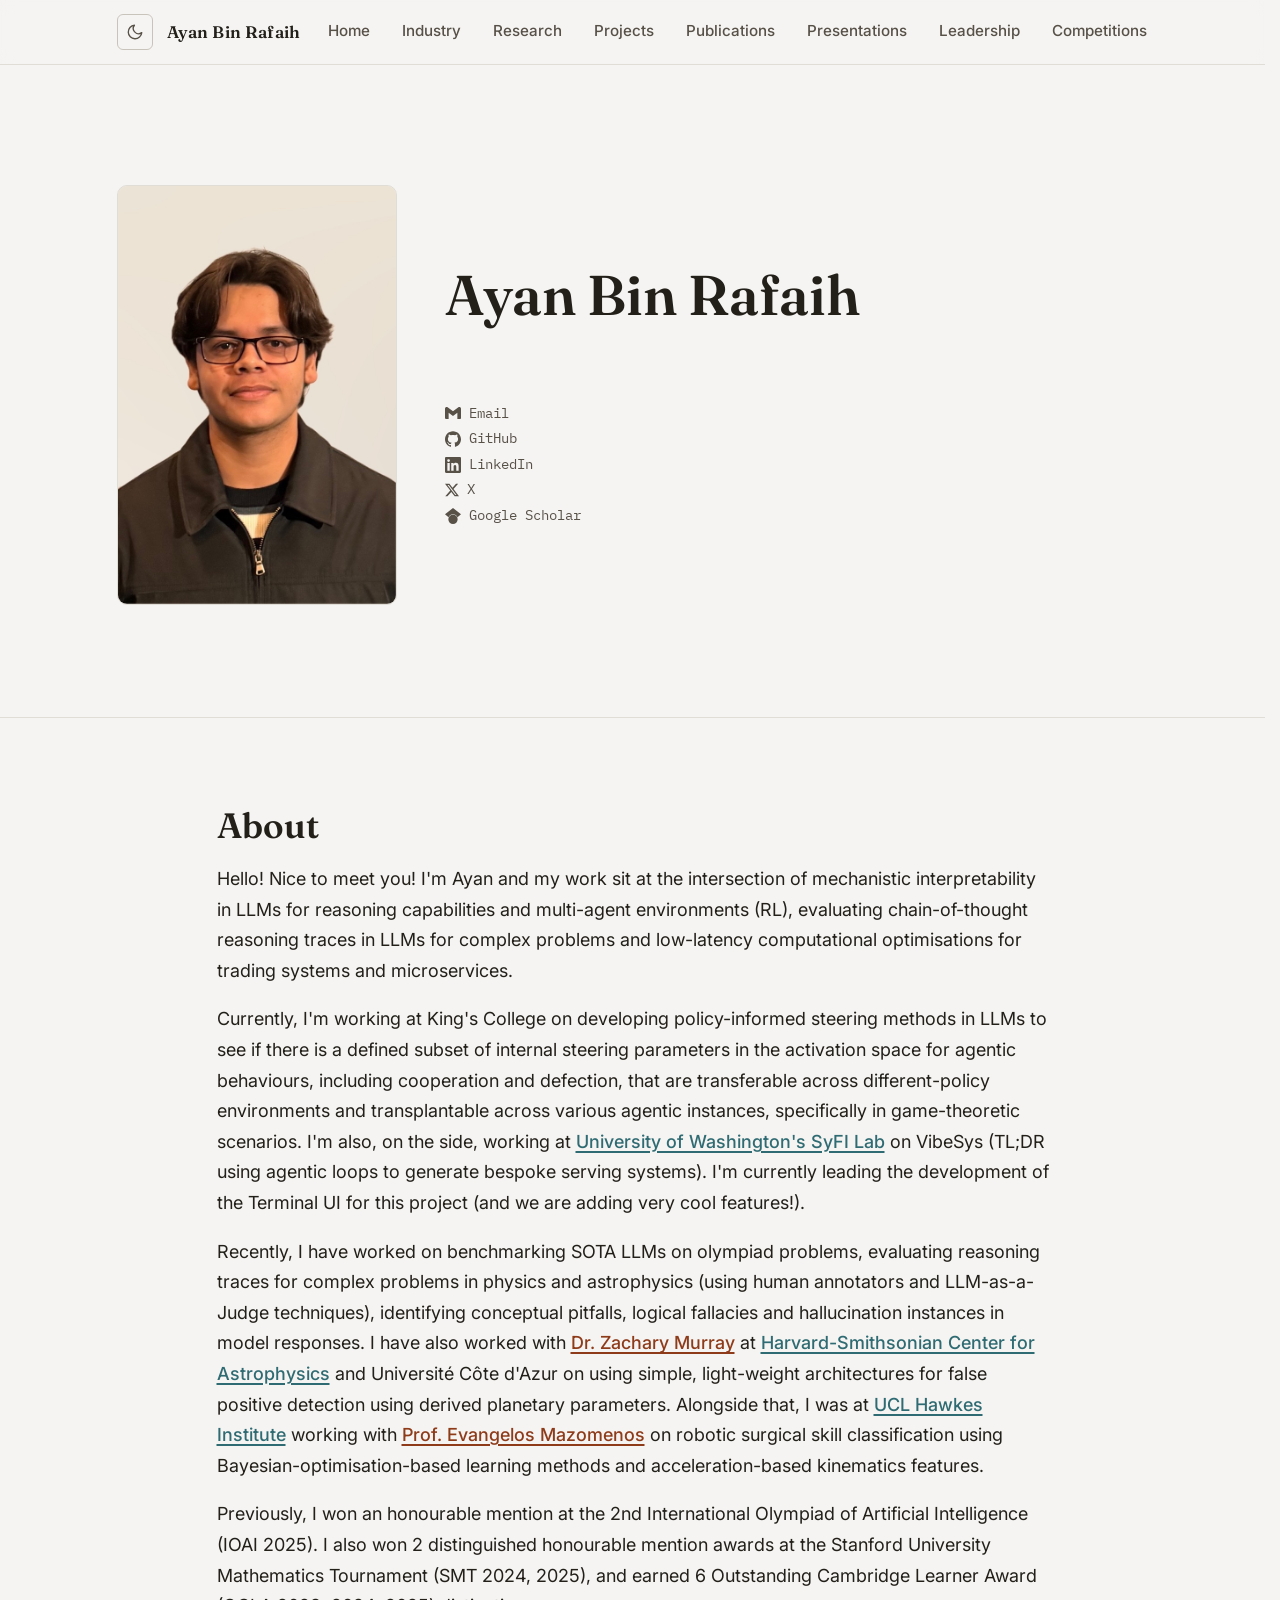
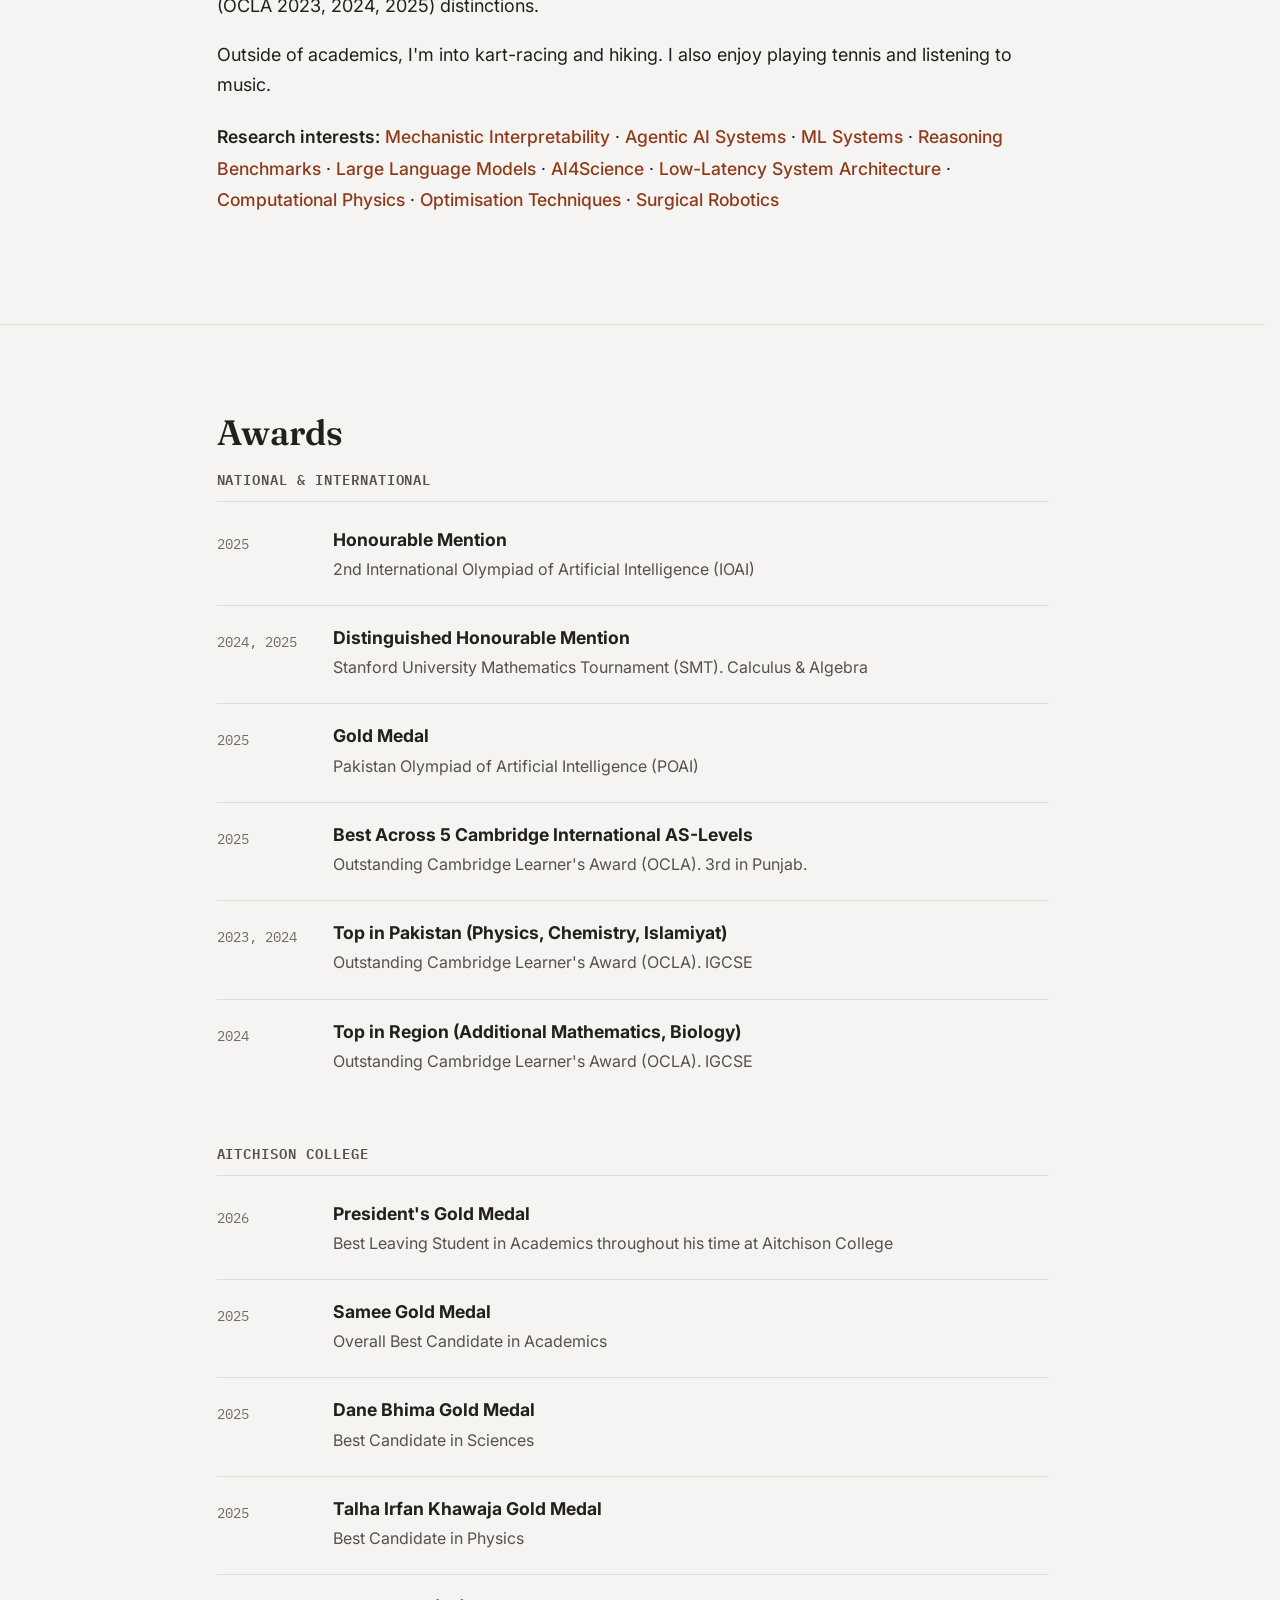
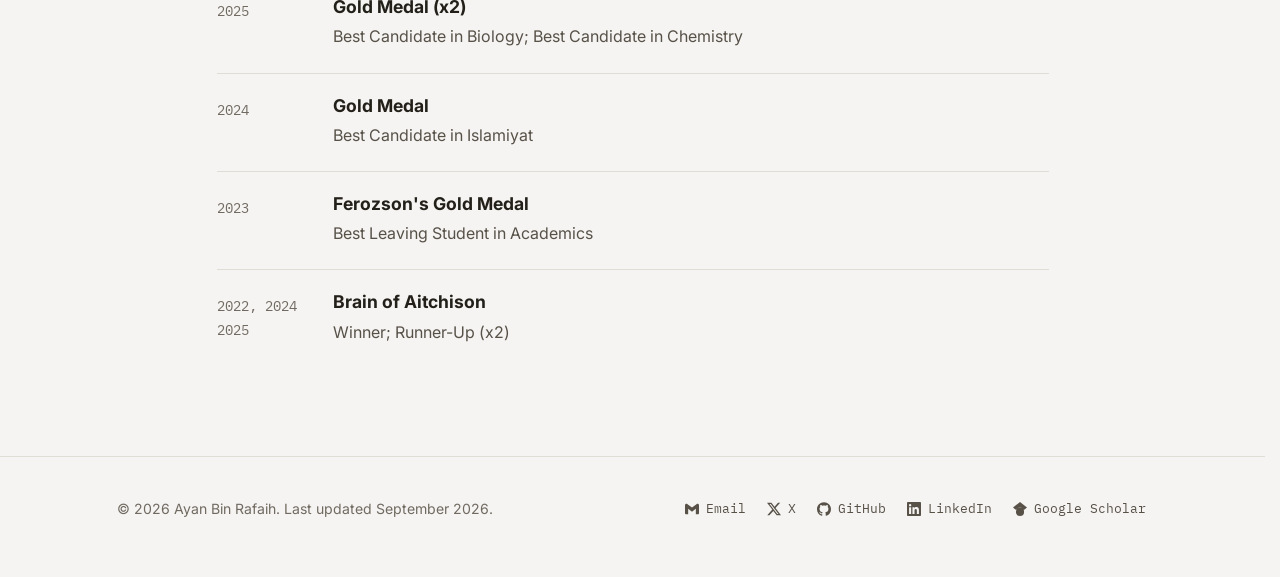
==== index.html @ cdceb6a2 "update website" ====
<!DOCTYPE html>
<html lang="en">
<head>
<meta charset="UTF-8">
<meta name="viewport" content="width=device-width, initial-scale=1.0">
<meta name="theme-color" content="#f5f4f2" media="(prefers-color-scheme: light)">
<meta name="theme-color" content="#1d1b18" media="(prefers-color-scheme: dark)">
<title>Ayan Bin Rafaih</title>
<meta name="description" content="Ayan Bin Rafaih — machine learning, computational astrophysics, and robotics research.">

<link rel="preconnect" href="https://fonts.googleapis.com">
<link rel="preconnect" href="https://fonts.gstatic.com" crossorigin>
<link href="https://fonts.googleapis.com/css2?family=Fraunces:opsz,wght@9..144,500;9..144,600;9..144,700&family=Inter:wght@400;500;600;700&family=IBM+Plex+Mono:wght@400;500&display=swap" rel="stylesheet">

<link rel="stylesheet" href="css/style.css?v=37">
<script src="js/theme.js?v=1"></script>
</head>
<body>

<header class="site-header">
  <div class="nav-wrap">
    <a href="index.html#home" class="logo">Ayan Bin Rafaih</a>
    <button class="nav-toggle" aria-label="Toggle navigation" aria-expanded="false">
      <span></span>
    </button>
    <nav class="site-nav" id="site-nav">
      <a href="index.html#home" data-nav="home">Home</a>
      <a href="experience.html">Industry</a>
      <a href="research.html">Research</a>
      <a href="projects.html">Projects</a>
      <a href="publications.html">Publications</a>
      <a href="presentations.html">Presentations</a>
      <a href="leadership.html">Leadership</a>
      <a href="hackathons.html">Competitions</a>
    </nav>
  </div>
</header>

<main>

  <section id="home" class="hero">
    <div class="hero-inner">
      <div class="hero-text">
        <h1>Ayan Bin Rafaih</h1>
        <p class="tagline"></p>

        <div class="link-list">
          <a class="link-item link-item--email" id="email-copy" href="mailto:ayanbrafaih@gmail.com" data-email="ayanbrafaih@gmail.com" aria-label="Email ayanbrafaih@gmail.com">
            <svg width="16" height="16" viewBox="0 0 24 24" fill="currentColor" aria-hidden="true" focusable="false"><path d="M24 5.457v13.909c0 .904-.732 1.636-1.636 1.636h-3.819V11.73L12 16.64l-6.545-4.91v9.273H1.636A1.636 1.636 0 0 1 0 19.366V5.457c0-2.023 2.309-3.178 3.927-1.964L5.455 4.64 12 9.548l6.545-4.91 1.528-1.145C21.69 2.28 24 3.434 24 5.457z"></path></svg>
            <span class="link-label">Email</span>
            <span class="icon-tooltip">Email me</span>
          </a>

          <a class="link-item link-item--github" href="https://github.com/ayanbinrafaih" target="_blank" rel="noopener" aria-label="GitHub">
            <svg width="16" height="16" viewBox="0 0 24 24" fill="currentColor" aria-hidden="true" focusable="false"><path d="M12 .297c-6.63 0-12 5.373-12 12 0 5.303 3.438 9.8 8.205 11.385.6.113.82-.258.82-.577 0-.285-.01-1.04-.015-2.04-3.338.724-4.042-1.61-4.042-1.61C4.422 18.07 3.633 17.7 3.633 17.7c-1.087-.744.084-.729.084-.729 1.205.084 1.838 1.236 1.838 1.236 1.07 1.835 2.809 1.305 3.495.998.108-.776.417-1.305.76-1.605-2.665-.3-5.466-1.332-5.466-5.93 0-1.31.465-2.38 1.235-3.22-.135-.303-.54-1.523.105-3.176 0 0 1.005-.322 3.3 1.23.96-.267 1.98-.399 3-.405 1.02.006 2.04.138 3 .405 2.28-1.552 3.285-1.23 3.285-1.23.645 1.653.24 2.873.12 3.176.765.84 1.23 1.91 1.23 3.22 0 4.61-2.805 5.625-5.475 5.92.42.36.81 1.096.81 2.22 0 1.606-.015 2.896-.015 3.286 0 .315.21.69.825.57C20.565 22.092 24 17.592 24 12.297c0-6.627-5.373-12-12-12"></path></svg>
            <span class="link-label">GitHub</span>
          </a>

          <a class="link-item link-item--linkedin" href="https://www.linkedin.com/in/ayanbinrafaih" target="_blank" rel="noopener" aria-label="LinkedIn">
            <svg width="16" height="16" viewBox="0 0 24 24" fill="currentColor" aria-hidden="true" focusable="false"><path d="M20.447 20.452h-3.554v-5.569c0-1.328-.027-3.037-1.852-3.037-1.853 0-2.136 1.445-2.136 2.939v5.667H9.351V9h3.414v1.561h.046c.477-.9 1.637-1.85 3.37-1.85 3.601 0 4.267 2.37 4.267 5.455v6.286zM5.337 7.433a2.062 2.062 0 1 1 0-4.124 2.062 2.062 0 0 1 0 4.124zm1.782 13.019H3.555V9h3.564v11.452zM22.225 0H1.771C.792 0 0 .774 0 1.729v20.542C0 23.227.792 24 1.771 24h20.451C23.2 24 24 23.227 24 22.271V1.729C24 .774 23.2 0 22.222 0h.003z"></path></svg>
            <span class="link-label">LinkedIn</span>
          </a>

          <a class="link-item link-item--x" href="https://x.com/ayanbinrafaih" target="_blank" rel="noopener" aria-label="X (Twitter)">
            <svg width="16" height="16" viewBox="0 0 24 24" fill="currentColor" aria-hidden="true" focusable="false"><path d="M18.901 1.153h3.68l-8.04 9.19L24 22.846h-7.406l-5.8-7.584-6.638 7.584H.474l8.6-9.83L0 1.154h7.594l5.243 6.932 6.064-6.933zm-1.291 19.49h2.039L6.486 3.24H4.298l13.312 17.403z"></path></svg>
            <span class="link-label">X</span>
          </a>

          <a class="link-item link-item--scholar" href="https://scholar.google.com/citations?user=3FV8oHsAAAAJ&hl=en" target="_blank" rel="noopener" aria-label="Google Scholar">
            <svg width="16" height="16" viewBox="0 0 24 24" fill="currentColor" aria-hidden="true" focusable="false"><path d="M5.242 13.769 0 9.5 12 0l12 9.5-5.242 4.269C17.548 11.249 14.978 9.5 12 9.5c-2.977 0-5.548 1.748-6.758 4.269zM12 10a7 7 0 1 0 0 14 7 7 0 0 0 0-14z"></path></svg>
            <span class="link-label">Google Scholar</span>
          </a>
        </div>
      </div>

      <div class="hero-photo">
        <img
          src="assets/img/profile.jpg?v=3"
          alt="Photo of Ayan Bin Rafaih"
          onerror="this.style.display='none'; this.nextElementSibling.style.display='flex';">
        <div class="photo-fallback">
          <span>Add your photo</span>
          <small>assets/img/profile.jpg</small>
        </div>
      </div>
    </div>
  </section>

  <section id="about">
    <div class="section-inner">
      <h2>About</h2>

      <p>
        Hello! Nice to meet you! I'm Ayan and my work sit at the intersection of mechanistic interpretability in LLMs for reasoning capabilities and multi-agent environments (RL), evaluating chain-of-thought reasoning traces in LLMs for complex problems and low-latency computational optimisations for trading systems and microservices.
      </p>
      <p>
        Currently, I'm working at King's College on developing policy-informed steering methods in LLMs to see if there is a defined subset of internal steering parameters in the activation space for
        agentic behaviours, including cooperation and defection, that are transferable across different-policy environments and transplantable across various agentic instances,
        specifically in game-theoretic scenarios.
        I'm also, on the side, working at <a class="link-place" href="https://syfi.cs.washington.edu/" target="_blank" rel="noopener noreferrer">University of Washington's SyFI Lab</a> on VibeSys
        (TL;DR using agentic loops to generate bespoke serving systems). I'm currently leading the development of the Terminal UI for this project (and we are adding very cool features!).
      </p>

      <p>
        Recently, I have worked on benchmarking SOTA LLMs on olympiad problems, evaluating reasoning traces for complex problems in physics and astrophysics (using human annotators and LLM-as-a-Judge techniques), identifying conceptual pitfalls, logical fallacies and hallucination instances in model responses.
          I have also worked with
          <a class="link-person" href="https://cv.hal.science/zachary-murray" target="_blank" rel="noopener noreferrer">
            Dr. Zachary Murray</a> at
          <a class="link-place" href="https://www.cfa.harvard.edu/" target="_blank" rel="noopener noreferrer">
            Harvard-Smithsonian Center for Astrophysics</a>
          and Université Côte d'Azur on using simple, light-weight architectures for false positive detection using derived planetary parameters.
          Alongside that, I was at <a class="link-place" href="https://www.ucl.ac.uk/hawkes-institute" target="_blank" rel="noopener noreferrer">UCL Hawkes Institute</a>
          working with <a class="link-person" href="https://profiles.ucl.ac.uk/47802-evangelos-mazomenos" target="_blank" rel="noopener noreferrer">Prof. Evangelos Mazomenos</a> on robotic surgical skill classification using Bayesian-optimisation-based learning methods and acceleration-based kinematics features.
      </p>
      <p>
        Previously, I won an honourable mention at the 2nd International Olympiad of Artificial Intelligence (IOAI 2025).
        I also won 2 distinguished honourable mention awards at the Stanford University Mathematics Tournament 
        (SMT 2024, 2025), and earned 6 Outstanding Cambridge Learner Award (OCLA 2023, 2024, 2025) distinctions.
      </p>

      <p>
        Outside of academics, I'm into kart-racing and hiking. I also enjoy playing tennis and listening to music.
      </p>
      <div class="research-interests">
        <strong>Research interests:</strong>
        <span class="interest">Mechanistic Interpretability</span> ·
        <span class="interest">Agentic AI Systems</span> ·
        <span class="interest">ML Systems</span> ·
        <span class="interest">Reasoning Benchmarks</span> ·
        <span class="interest">Large Language Models</span> ·
        <span class="interest">AI4Science</span> ·
        <span class="interest">Low-Latency System Architecture</span> ·
        <span class="interest">Computational Physics</span> ·
        <span class="interest">Optimisation Techniques</span> ·
        <span class="interest">Surgical Robotics</span>
      </div>
    </div>
  </section>

  <section id="awards">
    <div class="section-inner">
      <h2>Awards</h2>

      <div class="awards-group">
        <h3>National &amp; International</h3>

        <div class="award-row">
          <div class="award-year">2025</div>
          <div class="award-body">
            <h4>Honourable Mention</h4>
            <p>2nd International Olympiad of Artificial Intelligence (IOAI)</p>
          </div>
        </div>

        <div class="award-row">
          <div class="award-year">2024, 2025</div>
          <div class="award-body">
            <h4>Distinguished Honourable Mention</h4>
            <p>Stanford University Mathematics Tournament (SMT). Calculus & Algebra</p>
          </div>
        </div>

        <div class="award-row">
          <div class="award-year">2025</div>
          <div class="award-body">
            <h4>Gold Medal</h4>
            <p>Pakistan Olympiad of Artificial Intelligence (POAI)</p>
          </div>
        </div>

        <div class="award-row">
          <div class="award-year">2025</div>
          <div class="award-body">
            <h4>Best Across 5 Cambridge International AS-Levels</h4>
            <p>Outstanding Cambridge Learner's Award (OCLA). 3rd in Punjab.</p>
          </div>
        </div>

        <div class="award-row">
          <div class="award-year">2023, 2024</div>
          <div class="award-body">
            <h4>Top in Pakistan (Physics, Chemistry, Islamiyat)</h4>
            <p>Outstanding Cambridge Learner's Award (OCLA). IGCSE</p>
          </div>
        </div>

        <div class="award-row">
          <div class="award-year">2024</div>
          <div class="award-body">
            <h4>Top in Region (Additional Mathematics, Biology)</h4>
            <p>Outstanding Cambridge Learner's Award (OCLA). IGCSE</p>
          </div>
        </div>

      </div>

      <div class="awards-group">
        <h3>Aitchison College</h3>

        <div class="award-row">
          <div class="award-year">2026</div>
          <div class="award-body">
            <h4>President's Gold Medal</h4>
            <p class="muted">Best Leaving Student in Academics throughout his time at Aitchison College</p>
          </div>
        </div>

        <div class="award-row">
          <div class="award-year">2025</div>
          <div class="award-body">
            <h4>Samee Gold Medal</h4>
            <p class="muted">Overall Best Candidate in Academics</p>
          </div>
        </div>

        <div class="award-row">
          <div class="award-year">2025</div>
          <div class="award-body">
            <h4>Dane Bhima Gold Medal</h4>
            <p class="muted">Best Candidate in Sciences</p>
          </div>
        </div>

        <div class="award-row">
          <div class="award-year">2025</div>
          <div class="award-body">
            <h4>Talha Irfan Khawaja Gold Medal</h4>
            <p class="muted">Best Candidate in Physics</p>
          </div>
        </div>

        <div class="award-row">
          <div class="award-year">2025</div>
          <div class="award-body">
            <h4>Gold Medal (x2)</h4>
            <p class="muted">Best Candidate in Biology; Best Candidate in Chemistry</p>
          </div>
        </div>

        <div class="award-row">
          <div class="award-year">2024</div>
          <div class="award-body">
            <h4>Gold Medal</h4>
            <p class="muted">Best Candidate in Islamiyat</p>
          </div>
        </div>

        <div class="award-row">
          <div class="award-year">2023</div>
          <div class="award-body">
            <h4>Ferozson's Gold Medal</h4>
            <p class="muted">Best Leaving Student in Academics</p>
          </div>
        </div>

        <div class="award-row">
          <div class="award-year">
            2022, 2024<br>
            2025</div>
          <div class="award-body">
            <h4>Brain of Aitchison</h4>
            <p class="muted">Winner; Runner-Up (x2)</p>
          </div>
        </div>


      </div>
    </div>
  </section>

</main>

<footer class="site-footer">
  <div class="footer-wrap">
    <p>© 2026 Ayan Bin Rafaih. Last updated September 2026.</p>
    <div class="link-list link-list--inline">
      <a class="link-item link-item--email" id="email-copy-footer" href="mailto:ayanbrafaih@gmail.com" data-email="ayanbrafaih@gmail.com" aria-label="Email ayanbrafaih@gmail.com">
        <svg width="16" height="16" viewBox="0 0 24 24" fill="currentColor" aria-hidden="true" focusable="false"><path d="M24 5.457v13.909c0 .904-.732 1.636-1.636 1.636h-3.819V11.73L12 16.64l-6.545-4.91v9.273H1.636A1.636 1.636 0 0 1 0 19.366V5.457c0-2.023 2.309-3.178 3.927-1.964L5.455 4.64 12 9.548l6.545-4.91 1.528-1.145C21.69 2.28 24 3.434 24 5.457z"></path></svg>
        <span class="link-label">Email</span>
        <span class="icon-tooltip">Email me</span>
      </a>
      <a class="link-item link-item--x" href="https://x.com/ayanbinrafaih" target="_blank" rel="noopener" aria-label="X (Twitter)">
        <svg width="16" height="16" viewBox="0 0 24 24" fill="currentColor" aria-hidden="true" focusable="false"><path d="M18.901 1.153h3.68l-8.04 9.19L24 22.846h-7.406l-5.8-7.584-6.638 7.584H.474l8.6-9.83L0 1.154h7.594l5.243 6.932 6.064-6.933zm-1.291 19.49h2.039L6.486 3.24H4.298l13.312 17.403z"></path></svg>
        <span class="link-label">X</span>
        <span class="icon-tooltip">X</span>
      </a>
      <a class="link-item link-item--github" href="https://github.com/ayanbinrafaih" target="_blank" rel="noopener" aria-label="GitHub">
        <svg width="16" height="16" viewBox="0 0 24 24" fill="currentColor" aria-hidden="true" focusable="false"><path d="M12 .297c-6.63 0-12 5.373-12 12 0 5.303 3.438 9.8 8.205 11.385.6.113.82-.258.82-.577 0-.285-.01-1.04-.015-2.04-3.338.724-4.042-1.61-4.042-1.61C4.422 18.07 3.633 17.7 3.633 17.7c-1.087-.744.084-.729.084-.729 1.205.084 1.838 1.236 1.838 1.236 1.07 1.835 2.809 1.305 3.495.998.108-.776.417-1.305.76-1.605-2.665-.3-5.466-1.332-5.466-5.93 0-1.31.465-2.38 1.235-3.22-.135-.303-.54-1.523.105-3.176 0 0 1.005-.322 3.3 1.23.96-.267 1.98-.399 3-.405 1.02.006 2.04.138 3 .405 2.28-1.552 3.285-1.23 3.285-1.23.645 1.653.24 2.873.12 3.176.765.84 1.23 1.91 1.23 3.22 0 4.61-2.805 5.625-5.475 5.92.42.36.81 1.096.81 2.22 0 1.606-.015 2.896-.015 3.286 0 .315.21.69.825.57C20.565 22.092 24 17.592 24 12.297c0-6.627-5.373-12-12-12"></path></svg>
        <span class="link-label">GitHub</span>
        <span class="icon-tooltip">GitHub</span>
      </a>
      <a class="link-item link-item--linkedin" href="https://www.linkedin.com/in/ayanbinrafaih" target="_blank" rel="noopener" aria-label="LinkedIn">
        <svg width="16" height="16" viewBox="0 0 24 24" fill="currentColor" aria-hidden="true" focusable="false"><path d="M20.447 20.452h-3.554v-5.569c0-1.328-.027-3.037-1.852-3.037-1.853 0-2.136 1.445-2.136 2.939v5.667H9.351V9h3.414v1.561h.046c.477-.9 1.637-1.85 3.37-1.85 3.601 0 4.267 2.37 4.267 5.455v6.286zM5.337 7.433a2.062 2.062 0 1 1 0-4.124 2.062 2.062 0 0 1 0 4.124zm1.782 13.019H3.555V9h3.564v11.452zM22.225 0H1.771C.792 0 0 .774 0 1.729v20.542C0 23.227.792 24 1.771 24h20.451C23.2 24 24 23.227 24 22.271V1.729C24 .774 23.2 0 22.222 0h.003z"></path></svg>
        <span class="link-label">LinkedIn</span>
        <span class="icon-tooltip">LinkedIn</span>
      </a>
      <a class="link-item link-item--scholar" href="https://scholar.google.com/citations?user=3FV8oHsAAAAJ&hl=en" target="_blank" rel="noopener" aria-label="Google Scholar">
        <svg width="16" height="16" viewBox="0 0 24 24" fill="currentColor" aria-hidden="true" focusable="false"><path d="M5.242 13.769 0 9.5 12 0l12 9.5-5.242 4.269C17.548 11.249 14.978 9.5 12 9.5c-2.977 0-5.548 1.748-6.758 4.269zM12 10a7 7 0 1 0 0 14 7 7 0 0 0 0-14z"></path></svg>
        <span class="link-label">Google Scholar</span>
        <span class="icon-tooltip">Google Scholar</span>
      </a>
    </div>
  </div>
</footer>

<script src="js/main.js?v=4"></script>
</body>
</html>
---- css/style.css ----
:root {

    --bg:            #f5f4f2;
    --bg-elevated:   #fcfcfb;
    --bg-subtle:     #eeebe7;
    --border:        #e0ddd6;
    --border-strong: #c9c4bb;

    --text:          #23201a;
    --text-soft:     #575148;
    --text-faint:    #706a61;

    --accent:        #a8461f;
    --accent-strong: #863819;
    --accent-soft:   #e4cec4;
    --accent-soft-2: #ede3dd;

    --link:          #8e3b1a;
    --link-hover:    #6c2d14;
    --meta:          #a8461f;
    --meta-hover:    #863819;
    --place:         #2f6b72;
    --place-hover:   #235055;
    --meta-soft:     #ede3dd;
    --meta-border:   #d8b2a2;
    --ink-strong:    #1d1a16;

    --header-bg:     rgba(245, 244, 242, 0.92);
    --on-accent:     #ffffff;
    --chip-border:   #beb9b1;
    --chip-text:     #3f3a31;

    /* hackathons page: one hue per kind of entry */
    --comp:          #8a5a14;
    --comp-soft:     #f7f1e6;
    --comp-border:   #e8d1a8;
    --prog:          #a8461f;
    --prog-soft:     #ede3dd;
    --prog-border:   #d8b2a2;

    --shadow: 0 1px 2px rgba(46, 40, 31, 0.05), 0 4px 16px rgba(46, 40, 31, 0.07);

    color-scheme: light;

    --font-display: "Fraunces", "Iowan Old Style", Georgia, serif;
    --font-body: "Inter", -apple-system, BlinkMacSystemFont, "Segoe UI", sans-serif;
    --font-mono: "IBM Plex Mono", "SFMono-Regular", Consolas, monospace;

    --max-w: 880px;
    --max-w-wide: 1080px;
    --radius: 10px;
    --radius-sm: 6px;
  }

    :root[data-theme="dark"] {
    --bg: #1d1b18;
    --bg-elevated: #25231f;
    --bg-subtle: #2e2b26;
    --border: #3d3934;
    --border-strong: #57534c;
    --text: #efece6;
    --text-soft: #c6bfb3;
    --text-faint: #a39c8f;
    --accent: #ca9078;
    --accent-strong: #d6a895;
    --accent-soft: #43352d;
    --accent-soft-2: #322924;
    --link: #ca9078;
    --link-hover: #d6a895;
    --meta: #ca9078;
    --meta-hover: #d6a895;
    --meta-soft: #322924;
    --meta-border: #5f473c;
    --place: #81a5aa;
    --place-hover: #99b6ba;
    --ink-strong: #efece6;
    --header-bg: rgba(29, 27, 24, 0.92);
    --on-accent: #14110f;
    --chip-border: #5d5850;
    --chip-text: #c6bfb3;
    --comp: #d9a441;
    --comp-soft: #3b3223;
    --comp-border: #69542c;
    --prog: #ca9078;
    --prog-soft: #322924;
    --prog-border: #5f473c;
    --shadow: 0 1px 2px rgba(0, 0, 0, 0.3), 0 4px 16px rgba(0, 0, 0, 0.35);
    color-scheme: dark;
  }

  @media (prefers-color-scheme: dark) {
    :root:not([data-theme="light"]) {
      --bg: #1d1b18;
      --bg-elevated: #25231f;
      --bg-subtle: #2e2b26;
      --border: #3d3934;
      --border-strong: #57534c;
      --text: #efece6;
      --text-soft: #c6bfb3;
      --text-faint: #a39c8f;
      --accent: #ca9078;
      --accent-strong: #d6a895;
      --accent-soft: #43352d;
      --accent-soft-2: #322924;
      --link: #ca9078;
      --link-hover: #d6a895;
      --meta: #ca9078;
      --meta-hover: #d6a895;
      --meta-soft: #322924;
      --meta-border: #5f473c;
      --place: #81a5aa;
      --place-hover: #99b6ba;
      --ink-strong: #efece6;
      --header-bg: rgba(29, 27, 24, 0.92);
      --on-accent: #14110f;
      --chip-border: #5d5850;
      --chip-text: #c6bfb3;
      --comp: #d9a441;
      --comp-soft: #3b3223;
      --comp-border: #69542c;
      --prog: #ca9078;
      --prog-soft: #322924;
      --prog-border: #5f473c;
      --shadow: 0 1px 2px rgba(0, 0, 0, 0.3), 0 4px 16px rgba(0, 0, 0, 0.35);
      color-scheme: dark;
    }
  }

  *, *::before, *::after { box-sizing: border-box; }

  html {
    scroll-behavior: smooth;
    scroll-padding-top: 84px;
    scrollbar-gutter: stable;
  }

  @media (prefers-reduced-motion: reduce) {
    html { scroll-behavior: auto; }
    *, *::before, *::after {
      animation-duration: 0.001ms !important;
      animation-iteration-count: 1 !important;
      transition-duration: 0.001ms !important;
      scroll-behavior: auto !important;
    }
  }

  body {
    margin: 0;
    background: var(--bg);
    color: var(--text);
    font-family: var(--font-body);
    font-size: 18px;
    line-height: 1.7;
    -webkit-font-smoothing: antialiased;
  }

  h1, h2, h3, h4 {
    font-family: var(--font-display);
    font-weight: 600;
    line-height: 1.15;
    margin: 0 0 0.5em;
    color: var(--text);
  }

  h1 { font-size: clamp(2.4rem, 6vw, 3.5rem); font-weight: 600; }
  h2 { font-size: clamp(1.8rem, 4vw, 2.2rem); }
  h3 { font-size: 1.3rem; }

  p { margin: 0 0 1em; }

  a {
    color: var(--link);
    font-weight: 500;
    text-decoration: underline;
    text-decoration-thickness: 2px;
    text-underline-offset: 3px;
}

a:hover {
    color: var(--link-hover);
}

  a.link-place { color: var(--place); }
  a.link-place:hover { color: var(--place-hover); }
  a.link-person { color: var(--link); }
  a.link-person:hover { color: var(--link-hover); }

  a:focus-visible,
  button:focus-visible,
  input:focus-visible,
  textarea:focus-visible,
  [tabindex]:focus-visible {
    outline: 2px solid var(--accent);
    outline-offset: 3px;
    border-radius: 4px;
  }

  ul { padding-left: 1.2em; }

  img { max-width: 100%; display: block; }

  .muted { color: var(--text-soft); }

  .visually-hidden {
    position: absolute;
    width: 1px; height: 1px;
    overflow: hidden;
    clip: rect(0 0 0 0);
    white-space: nowrap;
  }

  .section-inner {
    max-width: var(--max-w);
    margin: 0 auto;
    padding: 0 24px;
  }
  .section-inner--projects {
    max-width: 1180px;
    margin: 0 auto;
    padding: 0 24px;
  }
  .section-inner--wide {
    max-width: var(--max-w-wide);
    margin: 0 auto;
    padding: 0 24px;
  }

  section { padding: 88px 0; }
  section + section { border-top: 1px solid var(--border); }

  .eyebrow {
    font-family: var(--font-mono);
    font-size: 0.74rem;
    letter-spacing: 0.09em;
    text-transform: uppercase;
    color: var(--accent-strong);
    margin: 0 0 14px;
  }

  .section-head {
    margin-bottom: 44px;
  }
  .section-head p {
    max-width: 56ch;
    color: var(--text-soft);
    font-size: 1.15rem;
  }

  .site-header {
    position: sticky;
    top: 0;
    z-index: 50;
    background: var(--header-bg);
    backdrop-filter: saturate(140%) blur(8px);
    border-bottom: 1px solid var(--border);
  }

  .nav-wrap {
    max-width: var(--max-w-wide);
    margin: 0 auto;
    padding: 0 24px;
    height: 64px;
    display: flex;
    align-items: center;
    justify-content: space-between;
  }

  .logo {
    font-family: var(--font-display);
    font-weight: 600;
    font-size: 1.05rem;
    color: var(--text);
    text-decoration: none;
    letter-spacing: 0.01em;
    white-space: nowrap;
  }
  .logo:hover { color: var(--accent-strong); }

  .site-nav {
    display: flex;
    align-items: center;
    gap: 28px;
  }

  .site-nav a {
    font-size: 0.95rem;
    color: var(--text-soft);
    text-decoration: none;
    padding: 6px 2px;
    border-bottom: 2px solid transparent;
    transition: color 0.15s ease, border-color 0.15s ease;
  }
  .site-nav a:hover { color: var(--text); }
  .site-nav a.is-active {
    color: var(--text);
    border-bottom-color: var(--accent);
  }

  .nav-toggle {
    display: none;
    width: 38px; height: 38px;
    background: transparent;
    border: 1px solid var(--border-strong);
    border-radius: var(--radius-sm);
    cursor: pointer;
    position: relative;
  }
  /* three bars: the span is the middle bar, ::before / ::after are the top and bottom */
  .nav-toggle span,
  .nav-toggle span::before,
  .nav-toggle span::after {
    content: "";
    position: absolute;
    height: 2px;
    background: var(--text);
    border-radius: 1px;
    transition: transform 0.2s ease, top 0.2s ease, background-color 0.2s ease;
  }
  .nav-toggle span { top: 17px; left: 9px; right: 9px; }
  .nav-toggle span::before,
  .nav-toggle span::after { left: 0; right: 0; }
  .nav-toggle span::before { top: -6px; }
  .nav-toggle span::after { top: 6px; }
  /* open: middle bar disappears, outer bars cross into an X */
  .nav-toggle[aria-expanded="true"] span { background: transparent; }
  .nav-toggle[aria-expanded="true"] span::before { top: 0; transform: rotate(45deg); }
  .nav-toggle[aria-expanded="true"] span::after { top: 0; transform: rotate(-45deg); }

  /* 8 tabs: tighten the bar before it meets the logo, then switch to the menu button */
  @media (max-width: 1120px) {
    .site-nav { gap: 18px; }
    .site-nav a { font-size: 0.9rem; }
  }

  @media (max-width: 960px) {
    .nav-toggle { display: block; }
    .site-nav {
      position: absolute;
      top: 64px; left: 0; right: 0;
      background: var(--bg-elevated);
      border-bottom: 1px solid var(--border);
      flex-direction: column;
      align-items: flex-start;
      gap: 0;
      max-height: 0;
      overflow: hidden;
      transition: max-height 0.25s ease;
    }
    .site-nav.is-open { max-height: 520px; }
    .site-nav a {
      width: 100%;
      font-size: 0.95rem;
      padding: 14px 24px;
      border-bottom: 1px solid var(--border);
      border-left: 3px solid transparent;
    }
    .site-nav a.is-active { border-left-color: var(--accent); border-bottom-color: var(--border); }
  }

  .btn {
    display: inline-flex;
    align-items: center;
    gap: 8px;
    font-family: var(--font-body);
    font-size: 0.95rem;
    font-weight: 600;
    padding: 11px 20px;
    border-radius: var(--radius-sm);
    text-decoration: none;
    border: 1px solid transparent;
    cursor: pointer;
    transition: transform 0.12s ease, background 0.15s ease, border-color 0.15s ease, color .15s ease;
  }
  .btn:active { transform: translateY(1px); }

  .btn-primary {
    background: var(--accent-strong);
    color: var(--on-accent);
  }
  .btn-primary:hover { background: var(--accent); color: var(--on-accent); }

  .btn-ghost {
    background: transparent;
    border-color: var(--border-strong);
    color: var(--text);
  }
  .btn-ghost:hover { border-color: var(--accent); color: var(--accent-strong); }

  .tag-list {
    list-style: none;
    padding: 0;
    margin: 0;
    display: flex;
    flex-wrap: wrap;
    gap: 8px;
  }
  .tag-list li {
    font-family: var(--font-mono);
    font-size: 0.78rem;
    letter-spacing: 0.01em;
    background: var(--meta-soft);
    color: var(--meta);
    border: 1px solid var(--meta-border);
    padding: 5px 11px;
    font-weight: 500;
    border-radius: 999px;
  }

  .pill-row {
    display: flex;
    flex-wrap: wrap;
    gap: 8px;
    margin-top: 14px;
  }
  .pill {
    font-family: var(--font-mono);
    font-size: 0.8rem;
    display: inline-flex;
    align-items: center;
    gap: 6px;
    padding: 6px 12px;
    border-radius: 999px;
    border: 1px solid var(--border-strong);
    background: var(--bg-elevated);
    color: var(--text);
    text-decoration: none;
    cursor: pointer;
    line-height: 1.4;
  }
  .pill svg { flex: none; display: block; }
  .pill:hover { border-color: var(--accent); color: var(--accent-strong); }
  .pill[aria-expanded="true"] {
    background: var(--accent-soft-2);
    border-color: var(--accent);
    color: var(--accent-strong);
  }
  .pill.is-disabled {
    color: var(--text-faint);
    border-color: var(--border);
    cursor: default;
    background: transparent;
  }
  .pill.is-disabled:hover { border-color: var(--border); color: var(--text-faint); }

  .hero { padding-top: 64px; }
  .hero-inner {
    max-width: var(--max-w-wide);
    margin: 0 auto;
    padding: 56px 24px 24px;
    display: grid;

    grid-template-columns: 280px 1fr;
    gap: 48px;
    align-items: center;
  }
  .hero-photo { order: -1; }
  .hero-text {
    display: flex;
    flex-direction: column;
    align-items: flex-start;
  }

  .tagline {
    font-size: 1.3rem;
    color: var(--text-soft);
    max-width: 46ch;
  }

  .link-list {
    display: flex;
    flex-direction: column;
    align-items: flex-start;
    gap: 4px;
    margin-top: 26px;
  }

  .link-item {
    position: relative;
    display: inline-flex;
    align-items: center;
    gap: 8px;
    padding: 1px 3px;
    margin-left: -3px;
    border: 0;
    background: none;
    border-radius: var(--radius-sm);
    color: var(--text-soft);
    font-family: var(--font-mono);
    font-size: 0.875rem;
    font-weight: 400;
    line-height: 1.4;
    text-decoration: none;
    cursor: pointer;
    transition: color 0.15s ease, opacity 0.15s ease;
  }

  .link-item svg {
    width: 16px;
    height: 16px;
    flex: none;
    display: block;
    color: inherit;
  }

  .link-item--x svg { width: 14px; height: 14px; }

  .link-label {
    text-decoration: underline;
    text-decoration-color: transparent;
    text-decoration-thickness: 1px;
    text-underline-offset: 3px;
    transition: text-decoration-color 0.15s ease;
  }

  .link-item:hover,
  .link-item:focus-visible { color: var(--accent-strong); }
  .link-item:hover .link-label,
  .link-item:focus-visible .link-label { text-decoration-color: currentColor; }

  .icon-tooltip {
    position: absolute;
    bottom: calc(100% + 7px);
    left: 50%;
    transform: translateX(-50%);
    background: var(--text);
    color: var(--bg-elevated);
    font-family: var(--font-mono);
    font-size: 0.68rem;
    font-weight: 400;
    white-space: nowrap;
    padding: 4px 9px;
    border-radius: 4px;
    opacity: 0;
    pointer-events: none;
    transition: opacity 0.15s ease;
  }
  .link-item:hover .icon-tooltip,
  .link-item.show-tooltip .icon-tooltip { opacity: 1; }

  .link-list--inline {
    flex-direction: row;
    flex-wrap: wrap;
    align-items: center;
    gap: 8px 18px;
    margin-top: 0;
  }
  .link-list--inline .link-item { font-size: 0.8rem; gap: 7px; }
  .link-list--inline .link-item svg,
  .link-list--inline .link-item--x svg { width: 14px; height: 14px; }

  /* narrow screens: five labelled links can't share a row, so show icons only (aria-labels stay) */
  @media (max-width: 560px) {
    .link-list--inline { flex-wrap: nowrap; gap: 0 24px; }
    .link-list--inline .link-label {
      position: absolute;
      width: 1px; height: 1px;
      overflow: hidden;
      clip: rect(0 0 0 0);
      white-space: nowrap;
    }
  }

  .hero-photo {
    position: relative;
    aspect-ratio: 2 / 3;
    border-radius: var(--radius);
    overflow: hidden;
    background: var(--bg-subtle);
    border: 1px solid var(--border);
  }
  .hero-photo img { width: 100%; height: 100%; object-fit: cover; object-position: center top; }
  .photo-fallback {
    display: none;
    position: absolute;
    inset: 0;
    flex-direction: column;
    align-items: center;
    justify-content: center;
    gap: 6px;
    text-align: center;
    color: var(--text-faint);
    padding: 24px;
  }
  .photo-fallback span {
    font-family: var(--font-display);
    font-size: 1rem;
    color: var(--text-soft);
  }
  .photo-fallback small {
    font-family: var(--font-mono);
    font-size: 0.74rem;
    background: var(--bg-elevated);
    border: 1px solid var(--border);
    padding: 3px 8px;
    border-radius: 4px;
  }

  @media (max-width: 760px) {
    .hero-inner { grid-template-columns: 1fr; gap: 32px; padding-top: 32px; }
    .hero-photo { max-width: 280px; margin: 0; }
  }

  .placeholder-box {
    border: 1px dashed var(--border-strong);
    border-radius: var(--radius);
    background: var(--bg-elevated);
    padding: 22px 24px;
    color: var(--text-faint);
    font-style: italic;
  }
  .placeholder-box p:last-child { margin-bottom: 0; }
  .placeholder-tag {
    display: inline-block;
    font-family: var(--font-mono);
    font-style: normal;
    font-size: 0.7rem;
    letter-spacing: 0.06em;
    text-transform: uppercase;
    color: var(--meta);
    background: var(--meta-soft);
    padding: 3px 9px;
    border-radius: 999px;
    margin-bottom: 10px;
  }

  .awards-group { margin-bottom: 48px; }
  .awards-group:last-child { margin-bottom: 0; }
  .awards-group h3 {
    font-family: var(--font-mono);
    font-size: 0.85rem;
    letter-spacing: 0.07em;
    text-transform: uppercase;
    color: var(--text-soft);
    font-weight: 600;
    padding-bottom: 14px;
    border-bottom: 1px solid var(--border);
    margin-bottom: 6px;
  }

  .award-row {
    display: grid;
    grid-template-columns: 96px 1fr;
    gap: 20px;
    padding: 22px 0;
    border-bottom: 1px solid var(--border);
  }
  .award-row:last-child { border-bottom: none; }

  .award-year {
    font-family: var(--font-mono);
    font-size: 0.85rem;
    color: var(--text-faint);
    padding-top: 3px;
  }

  .award-body h4 {
    font-family: var(--font-body);
    font-weight: 700;
    font-size: 1.1rem;
    margin-bottom: 6px;
    color: var(--text);
  }
  .award-body ul {
    margin: 8px 0 0;
    padding-left: 1.1em;
    color: var(--text-soft);
    font-size: 1rem;
  }
  .award-body ul li { margin-bottom: 3px; }
  .award-body p {
    color: var(--text-soft);
    font-size: 1rem;
    margin: 6px 0 0;
  }

  @media (max-width: 600px) {
    .award-row { grid-template-columns: 1fr; gap: 6px; }
    .award-year { padding-top: 0; }
  }

  .page-header {
    padding: 56px 24px 24px; /* keep .section-inner's side gutter on narrow screens */
  }
  .page-header h1 { margin-bottom: 14px; }
  .page-header p {
    max-width: 60ch;
    color: var(--text-soft);
    font-size: 1.2rem;
  }

  .timeline {
    position: relative;
    margin-top: 8px;
    padding-left: 28px;
    border-left: 2px solid var(--meta);
  }

  .timeline-item {
    position: relative;
    padding-bottom: 44px;
  }
  .timeline-item:last-child { padding-bottom: 0; }

  .timeline-item::before {
    content: "";
    position: absolute;
    left: -34px;
    top: 5px;
    width: 11px;
    height: 11px;
    border-radius: 50%;
    background: var(--bg);
    border: 2px solid var(--accent);
  }

  .timeline-meta {
    display: flex;
    flex-wrap: wrap;
    align-items: baseline;
    gap: 10px;
    margin-bottom: 4px;
  }
  .timeline-dates {
    font-family: var(--font-mono);
    font-size: 0.8rem;
    color: var(--meta);
    letter-spacing: 0.02em;
  }
  .timeline-item h3 { margin-bottom: 2px; }
  .timeline-org {
    color: var(--text-soft);
    font-size: 1rem;
    margin-bottom: 12px;
  }
.timeline-summary {
  font-weight: 600;
  font-style: italic;
  color: var(--ink-strong);
  font-size: 0.97rem;
  margin: 0 0 10px 0;
}

.timeline-desc {
  color: var(--text-soft);
  font-size: 0.95rem;
  font-family: var(--font-body);
  margin: 0 0 8px 0;
  padding-left: 1.15em;
  line-height: 1.65;
}
.timeline-desc li { margin-bottom: 6px; }
.timeline-desc li:last-child { margin-bottom: 0; }
  .timeline-item ul {
    margin: 0;
    padding-left: 1.15em;
    color: var(--text-soft);
    font-size: 1rem;
  }
  .timeline-item ul li { margin-bottom: 6px; }

  .pub-filters {
    display: flex;
    flex-wrap: wrap;
    gap: 8px;
    margin-bottom: 36px;
  }
  .pub-filter {
    font-family: var(--font-mono);
    font-size: 0.8rem;
    font-weight: 500;
    background: transparent;
    border: 1px solid var(--chip-border);
    color: var(--chip-text);
    padding: 6px 13px;
    border-radius: 999px;
    cursor: pointer;
  }
  .pub-filter:hover { border-color: var(--accent); color: var(--accent-strong); }
  .pub-filter.is-active {
    background: var(--accent-strong);
    border-color: var(--accent-strong);
    color: var(--on-accent);
  }

  /* projects page: filters grouped into labelled rows */
  .pub-filters--grouped {
    flex-direction: column;
    flex-wrap: nowrap;
    gap: 14px;
  }
  .filter-group {
    display: flex;
    align-items: flex-start;
    gap: 14px;
  }
  .filter-group-label {
    flex: none;
    width: 84px;
    padding-top: 8px;
    font-family: var(--font-mono);
    font-size: 0.7rem;
    text-transform: uppercase;
    letter-spacing: 0.05em;
    color: var(--text-faint);
  }
  .filter-group-buttons {
    display: flex;
    flex-wrap: wrap;
    gap: 8px;
    flex: 1;
    min-width: 0;
  }
  @media (max-width: 640px) {
    .filter-group { flex-direction: column; gap: 6px; }
    .filter-group-label { width: auto; padding-top: 0; }
  }

  .pub-list {
    list-style: none;
    margin: 0;
    padding: 0;
  }
  .pub-item {
    padding: 28px 0;
    border-bottom: 1px solid var(--border);
  }
  .pub-item:first-child { padding-top: 0; }

  .pub-title {
    font-family: var(--font-display);
    font-size: 1.25rem;
    font-weight: 600;
    margin-bottom: 6px;
  }
  .pub-title a { text-decoration: none; }
  .pub-title a:hover { text-decoration: underline; }

  .pub-authors { font-size: 1rem; margin-bottom: 4px; color: var(--text); }
  .pub-venue {
    font-size: 0.95rem;
    color: var(--text-soft);
    font-style: italic;
    margin-bottom: 0;
  }

  .pub-panel {
    display: none;
    margin-top: 16px;
    padding: 16px 18px;
    background: var(--bg-elevated);
    border: 1px solid var(--border);
    border-radius: var(--radius-sm);
    font-size: 0.95rem;
    color: var(--text-soft);
  }
  .pub-panel.is-open { display: block; }
  .pub-panel pre {
    margin: 0;
    white-space: pre-wrap;
    word-break: break-word;
    font-family: var(--font-mono);
    font-size: 0.8rem;
    color: var(--text);
  }
  .pub-panel-copy {
    margin-top: 10px;
    font-family: var(--font-mono);
    font-size: 0.75rem;
    background: transparent;
    border: 1px solid var(--border-strong);
    color: var(--text-soft);
    padding: 4px 10px;
    border-radius: var(--radius-sm);
    cursor: pointer;
  }
  .pub-panel-copy:hover { border-color: var(--accent); color: var(--accent-strong); }

  .talk-list { list-style: none; margin: 0; padding: 0; }
  .talk-item {
    display: grid;
    grid-template-columns: 90px 1fr;
    gap: 18px;
    padding: 18px 0;
    border-bottom: 1px solid var(--border);
  }
  .talk-item:last-child { border-bottom: none; }
  .talk-year {
    font-family: var(--font-mono);
    font-size: 0.85rem;
    color: var(--meta);
    letter-spacing: 0.02em;
    padding-top: 2px;
  }
  .talk-title {
    font-weight: 600;
    margin-bottom: 4px;
    font-size: 1.05rem;
    color: var(--ink-strong);
  }
  .talk-meta { color: var(--text-soft); font-size: 0.95rem; }
  .talk-type {
    font-family: var(--font-mono);
    font-size: 0.74rem;
    font-weight: 500;
    border: 1px solid var(--meta-border);
    text-transform: uppercase;
    letter-spacing: 0.04em;
    color: var(--meta);
    background: var(--meta-soft);
    padding: 2px 8px;
    border-radius: 999px;
    margin-right: 8px;
  }
  @media (max-width: 600px) {
    .talk-item { grid-template-columns: 1fr; gap: 4px; }
  }

  .project-grid {
    display: grid;
    grid-template-columns: 1fr;
    gap: 28px;
  }

  .project-card {
    border: 1px solid var(--border);
    background: var(--bg-elevated);
    border-radius: var(--radius);
    padding: 30px 32px;
    box-shadow: var(--shadow);
  }

  .project-card--footnoted {
    position: relative;
    padding-bottom: 44px;
  }
  .project-footnote {
    position: absolute;
    right: 32px;
    bottom: 14px;
    font-family: var(--font-mono);
    font-size: 0.72rem;
    color: var(--text-faint);
  }
  .project-footnote .footnote-brand { white-space: nowrap; }
  .project-footnote .footnote-logo {
    display: inline-block; /* global img rule is display:block */
    height: 0.9em; /* logo cap height (19/24 of the image) matches the mono text's */
    width: auto;
    vertical-align: -0.19em; /* sits the logo's baseline on the text baseline */
  }
  .project-footnote .footnote-logo--play {
    height: 1.28em; /* wordmark cap height is 55% of the image, so this matches the text's */
    vertical-align: -0.29em;
  }

  .project-head {
    display: flex;
    justify-content: space-between;
    align-items: flex-start;
    gap: 16px;
    flex-wrap: wrap;
    margin-bottom: 10px;
  }
  .project-head h3 { margin-bottom: 0; font-size: 1.4rem; }
  .project-status {
    font-family: var(--font-mono);
    font-size: 0.74rem;
    text-transform: uppercase;
    letter-spacing: 0.05em;
    color: var(--text-faint);
    white-space: nowrap;
    padding-top: 6px;
  }

  .project-card .tag-list { margin: 6px 0 18px; }

  .project-body {
    display: flex;
    align-items: flex-start;
    gap: 30px;
  }
  .project-main { flex: 1; min-width: 0; }

  .project-figure {
    flex: none;
    width: 480px;
    margin: 0;
  }
  .project-figure a {
    display: block;
    border: 1px solid var(--border);
    border-radius: var(--radius-sm);
    overflow: hidden;
    text-decoration: none;
    transition: border-color 0.15s ease;
  }
  .project-figure a:hover { border-color: var(--accent); }
  .project-figure img {
    width: 100%;
    height: auto;
    display: block;
  }

  .figure-credit {
    margin-top: 8px;
    font-family: var(--font-mono);
    font-size: 0.76rem;
    color: var(--text-faint);
    text-align: right;
  }
  .figure-credit a {
    display: inline-flex;
    align-items: center;
    gap: 5px;
    margin-left: 4px;
    color: var(--text-soft);
    font-weight: 400;
    text-decoration: underline;
    text-decoration-color: transparent;
    text-decoration-thickness: 1px;
    text-underline-offset: 3px;
    transition: color 0.15s ease, text-decoration-color 0.15s ease;
  }
  .figure-credit a:hover {
    color: var(--accent-strong);
    text-decoration-color: currentColor;
  }
  .figure-credit svg { flex: none; display: block; width: 0.62em; height: 0.82em; }

  .project-desc {
    color: var(--text-soft);
    font-size: 0.92rem;
    line-height: 1.7;
    margin: 14px 0 18px;
  }
  .project-desc p:last-child { margin-bottom: 0; }

  @media (max-width: 1080px) {
    .project-figure { width: 400px; }
  }
  @media (max-width: 900px) {
    .project-body { flex-direction: column; }
    .project-figure { width: 100%; max-width: 480px; }
    .project-card--footnoted { padding-bottom: 30px; }
    .project-footnote {
      position: static;
      display: block;
      margin-top: 18px;
      text-align: right;
    }
  }

  .project-card ul.bullets {
    margin: 0;
    padding-left: 1.15em;
    color: var(--text-soft);
    font-size: 1rem;
  }
  .project-card ul.bullets li { margin-bottom: 7px; }

  .site-footer {
    border-top: 1px solid var(--border);
    padding: 40px 0 56px;
  }
  .footer-wrap {
    max-width: var(--max-w-wide);
    margin: 0 auto;
    padding: 0 24px;
    display: flex;
    flex-wrap: wrap;
    justify-content: space-between;
    align-items: center;
    gap: 16px;
  }
  .footer-wrap p {
    margin: 0;
    font-size: 0.88rem;
    color: var(--text-faint);
  }

  .research-interests {
    margin: 1.25rem 0;
    font-size: 1.10rem;
    line-height: 1.8;
}

.research-interests strong {
    font-weight: 600;
    color: var(--text);
}

.research-interests .interest {
    color: var(--link);
    font-weight: 500;
}

.lead-item { padding: 26px 0; }

.lead-row {
    display: flex;
    justify-content: space-between;
    align-items: baseline;
    gap: 28px;
}
.lead-row--sub { margin-top: 6px; }

.lead-title {
    font-family: var(--font-display);
    font-size: 1.25rem;
    font-weight: 600;
    color: var(--link);
    margin: 0;
}

.lead-org {
    flex: none;
    text-align: right;
    font-size: 0.98rem;
    font-weight: 600;
    color: var(--text);
}

.lead-desc {
    margin: 0;
    font-size: 1rem;
    color: var(--text-soft);
    max-width: 62ch;
}

.lead-date {
    flex: none;
    text-align: right;
    white-space: nowrap;
    font-family: var(--font-mono);
    font-size: 0.85rem;
    letter-spacing: 0.02em;
    color: var(--meta);
}

@media (max-width: 640px) {
    .lead-row { flex-direction: column; gap: 4px; }
    .lead-org, .lead-date { text-align: left; }
}

/* hackathons page: one card per competition or program. Competitions use the amber hue and
   programs the blue one, on the card's left edge, the kind chip, the detail box and the
   filter dots, so the colour reads as a legend. */
.kind-dot {
    display: inline-block;
    width: 8px;
    height: 8px;
    border-radius: 50%;
    margin-right: 7px;
    vertical-align: 0.06em;
}
.kind-dot--competition { background: var(--comp); }
.kind-dot--program { background: var(--prog); }
.pub-filter.is-active .kind-dot { box-shadow: 0 0 0 1.5px var(--on-accent); }

.hack-list {
    display: grid;
    gap: 28px;
}

.hack-card {
    --kind: var(--comp);
    --kind-soft: var(--comp-soft);
    --kind-border: var(--comp-border);
    background: var(--bg-elevated);
    border: 1px solid var(--border);
    border-radius: var(--radius);
    /* inset shadow is the coloured edge; it follows the rounded corners, unlike border-left */
    box-shadow: inset 4px 0 0 var(--kind), var(--shadow);
    padding: 28px 32px 0 36px;
}
.hack-card--program {
    --kind: var(--prog);
    --kind-soft: var(--prog-soft);
    --kind-border: var(--prog-border);
}

.hack-body {
    display: grid;
    grid-template-columns: 108px minmax(0, 1fr) minmax(0, 1.05fr) 236px;
    grid-template-areas: "logo intro detail figure";
    gap: 20px 28px;
    align-items: start;
}
.hack-body--no-figure { grid-template-areas: "logo intro detail detail"; }

.hack-logo { grid-area: logo; }
.hack-intro { grid-area: intro; min-width: 0; }
.hack-detail { grid-area: detail; }
.hack-figure { grid-area: figure; }

.hack-logo img {
    width: 100%;
    aspect-ratio: 1;
    height: auto;
    object-fit: cover;
    border-radius: var(--radius-sm);
    border: 1px solid var(--border);
}

.hack-meta {
    display: flex;
    flex-wrap: wrap;
    align-items: center;
    gap: 6px 12px;
    margin-bottom: 10px;
}
.hack-kind {
    font-family: var(--font-mono);
    font-size: 0.74rem;
    font-weight: 500;
    line-height: 1.5;
    color: var(--kind);
    background: var(--kind-soft);
    border: 1px solid var(--kind-border);
    padding: 2px 10px;
    border-radius: 999px;
}
.hack-date {
    white-space: nowrap;
    font-family: var(--font-mono);
    font-size: 0.8rem;
    letter-spacing: 0.02em;
    color: var(--meta);
}

.hack-title {
    font-size: 1.4rem;
    margin: 0 0 4px;
}
.hack-org {
    margin: 0 0 10px;
    font-size: 0.95rem;
    font-weight: 600;
    color: var(--text);
}
.hack-org-brand { white-space: nowrap; }
.hack-org-logo {
    display: inline-block; /* global img rule is display:block */
    height: 0.86em; /* logo cap height (19/24 of the image) matches the text's */
    width: auto;
    vertical-align: -0.12em;
}
.hack-desc {
    margin: 0;
    font-size: 0.95rem;
    line-height: 1.65;
    color: var(--text-soft);
}
.hack-desc code {
    font-family: var(--font-mono);
    font-size: 0.86em;
    color: var(--text);
    background: var(--bg-subtle);
    padding: 1px 5px;
    border-radius: 4px;
}

.hack-detail {
    background: var(--kind-soft);
    border: 1px solid var(--kind-border);
    border-radius: var(--radius-sm);
    padding: 16px 18px;
}
.hack-detail-title {
    font-family: var(--font-body);
    font-size: 0.82rem;
    font-weight: 600;
    color: var(--kind);
    margin: 0 0 8px;
}
.hack-detail ul {
    margin: 0;
    padding-left: 1.1em;
    font-size: 0.9rem;
    line-height: 1.6;
    color: var(--text-soft);
}
.hack-detail li { margin-bottom: 6px; }
.hack-detail li:last-child { margin-bottom: 0; }
.hack-detail li::marker { color: var(--kind); }
.hack-detail strong { font-weight: 600; color: var(--text); }

.hack-figure { margin: 0; }
.hack-figure a {
    display: block;
    background: #ffffff; /* the figure is drawn on white, in both themes */
    border: 1px solid var(--border);
    border-radius: var(--radius-sm);
    overflow: hidden;
    text-decoration: none;
    transition: border-color 0.15s ease;
}
.hack-figure a:hover { border-color: var(--accent); }
.hack-figure img { width: 100%; height: auto; }

.hack-foot {
    display: flex;
    flex-wrap: wrap;
    align-items: center;
    justify-content: space-between;
    gap: 12px 24px;
    margin-top: 24px;
    padding: 16px 0 18px;
    border-top: 1px solid var(--border);
}
.hack-result {
    flex: 1 1 320px; /* small basis, so the Code pill stays on the same line */
    display: flex;
    align-items: flex-start;
    gap: 10px;
    margin: 0;
    font-size: 1rem;
    line-height: 1.55;
    color: var(--text);
}
.hack-result svg { flex: none; margin-top: 2px; color: var(--kind); }
.hack-result strong { font-weight: 600; }
.hack-foot .pill-row { margin-top: 0; flex: none; }

@media (max-width: 1100px) {
    .hack-body {
        grid-template-columns: 96px minmax(0, 1fr) 200px;
        grid-template-areas:
            "logo intro intro"
            "logo detail figure";
    }
    .hack-body--no-figure {
        grid-template-areas:
            "logo intro intro"
            "logo detail detail";
    }
}
@media (max-width: 760px) {
    .hack-card { padding: 22px 20px 0 24px; }
    .hack-body {
        grid-template-columns: 72px minmax(0, 1fr);
        grid-template-areas:
            "logo intro"
            "detail detail"
            "figure figure";
        gap: 18px 16px;
    }
    .hack-body--no-figure {
        grid-template-areas:
            "logo intro"
            "detail detail";
    }
    .hack-figure { max-width: 300px; }
    .hack-title { font-size: 1.25rem; }
}
/* phones: the logo floats beside the title and the description wraps under it, so the text
   gets the full card width instead of a narrow column */
@media (max-width: 560px) {
    .hack-body { display: block; }
    .hack-logo { float: left; width: 64px; margin: 2px 14px 6px 0; }
    /* own block context, so a long title wraps beside the logo rather than under it */
    .hack-meta, .hack-title, .hack-org { display: flow-root; }
    .hack-title { font-size: 1.2rem; }
    .hack-detail,
    .hack-figure { clear: both; margin-top: 18px; }
}

.hack-card--mark-logo .hack-logo img { background: #ffffff; object-fit: contain; padding: 6px; box-sizing: border-box; }

.theme-toggle {
    display: inline-flex;
    align-items: center;
    justify-content: center;
    width: 36px;
    height: 36px;
    margin-right: 14px;
    padding: 0;
    background: transparent;
    color: var(--text-soft);
    border: 1px solid var(--border-strong);
    border-radius: var(--radius-sm);
    cursor: pointer;
    transition: color 0.15s ease, border-color 0.15s ease, background 0.15s ease;
}
.theme-toggle:hover { color: var(--text); border-color: var(--accent); background: var(--bg-subtle); }
.theme-toggle .i-sun { display: none; }
.theme-toggle[data-mode="dark"] .i-sun { display: block; }
.theme-toggle[data-mode="dark"] .i-moon { display: none; }
.nav-wrap { justify-content: flex-start; }
.site-nav { margin-left: auto; }
.nav-toggle { margin-left: auto; }
@media (min-width: 961px) { .nav-toggle { margin-left: 0; } }
:root[data-theme="dark"] .hero-photo img { filter: brightness(0.9) saturate(0.95); }
@media (prefers-color-scheme: dark) {
    :root:not([data-theme="light"]) .hero-photo img { filter: brightness(0.9) saturate(0.95); }
}
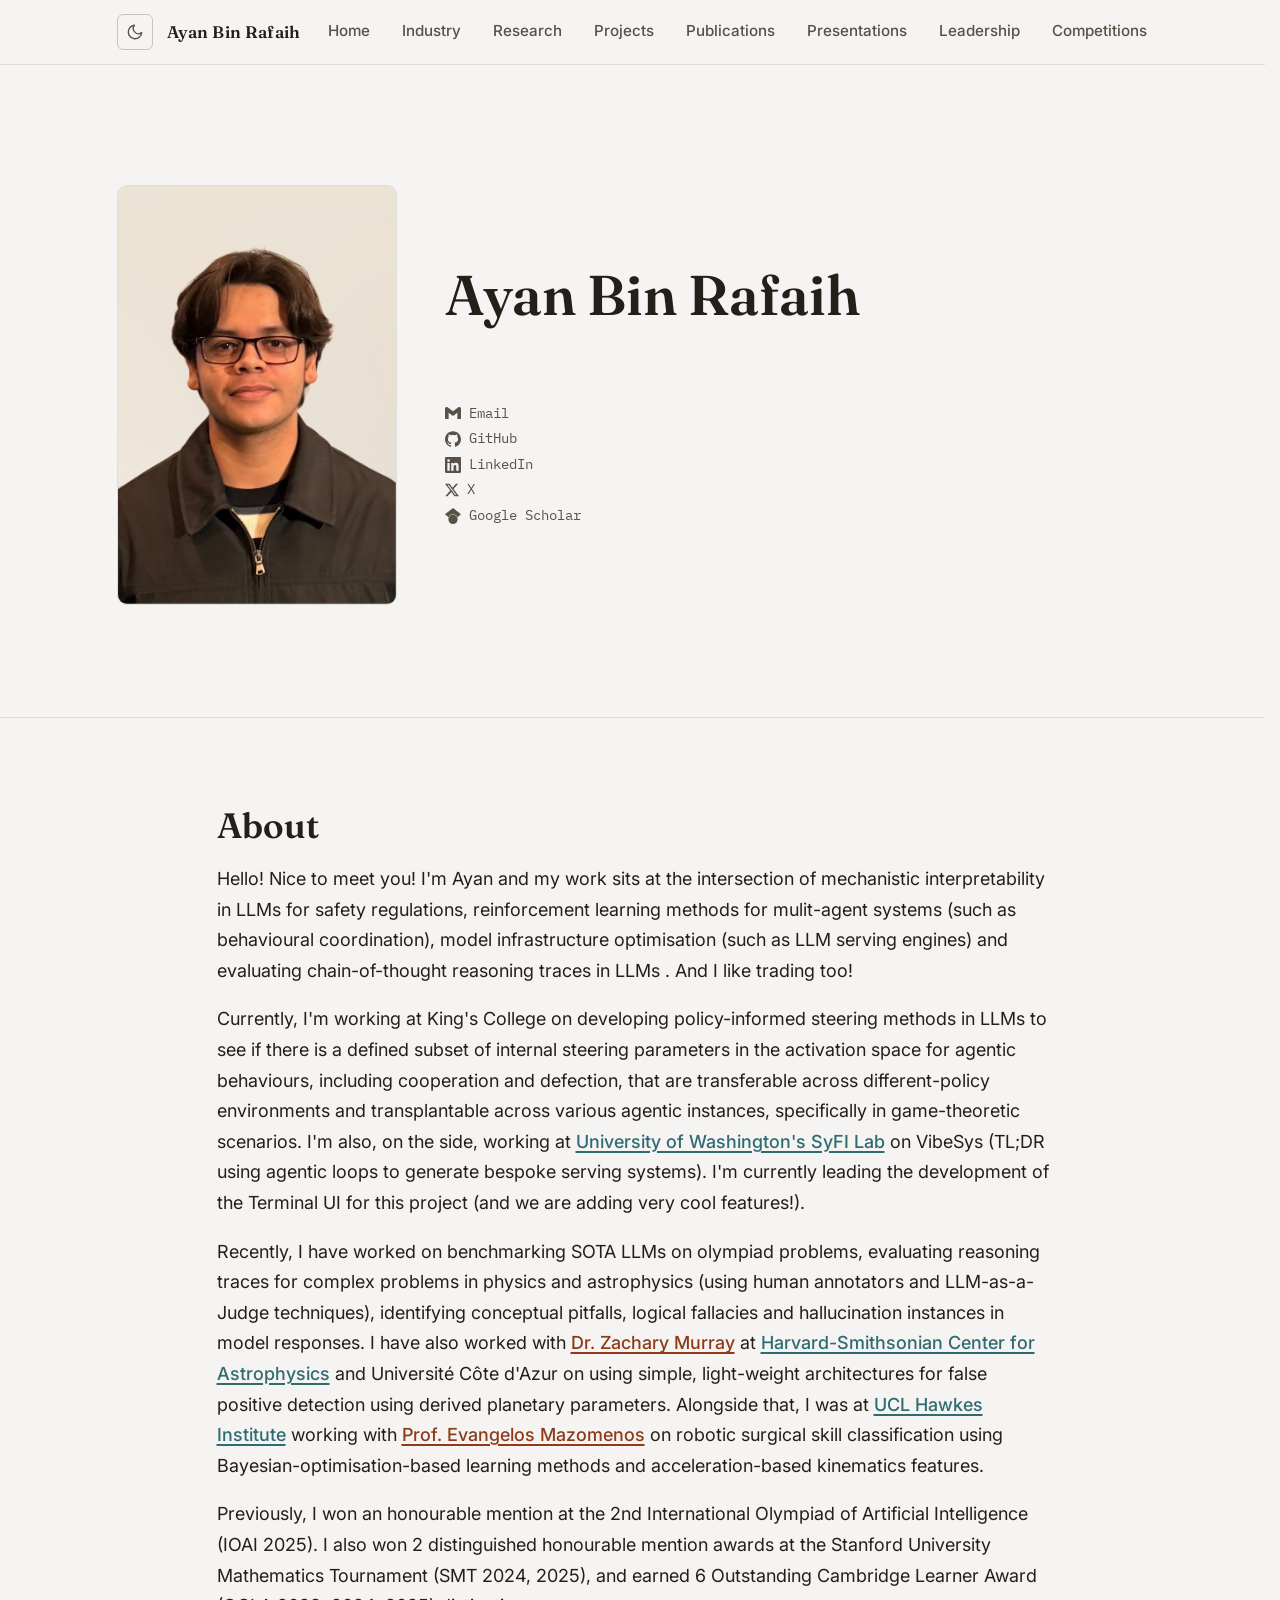
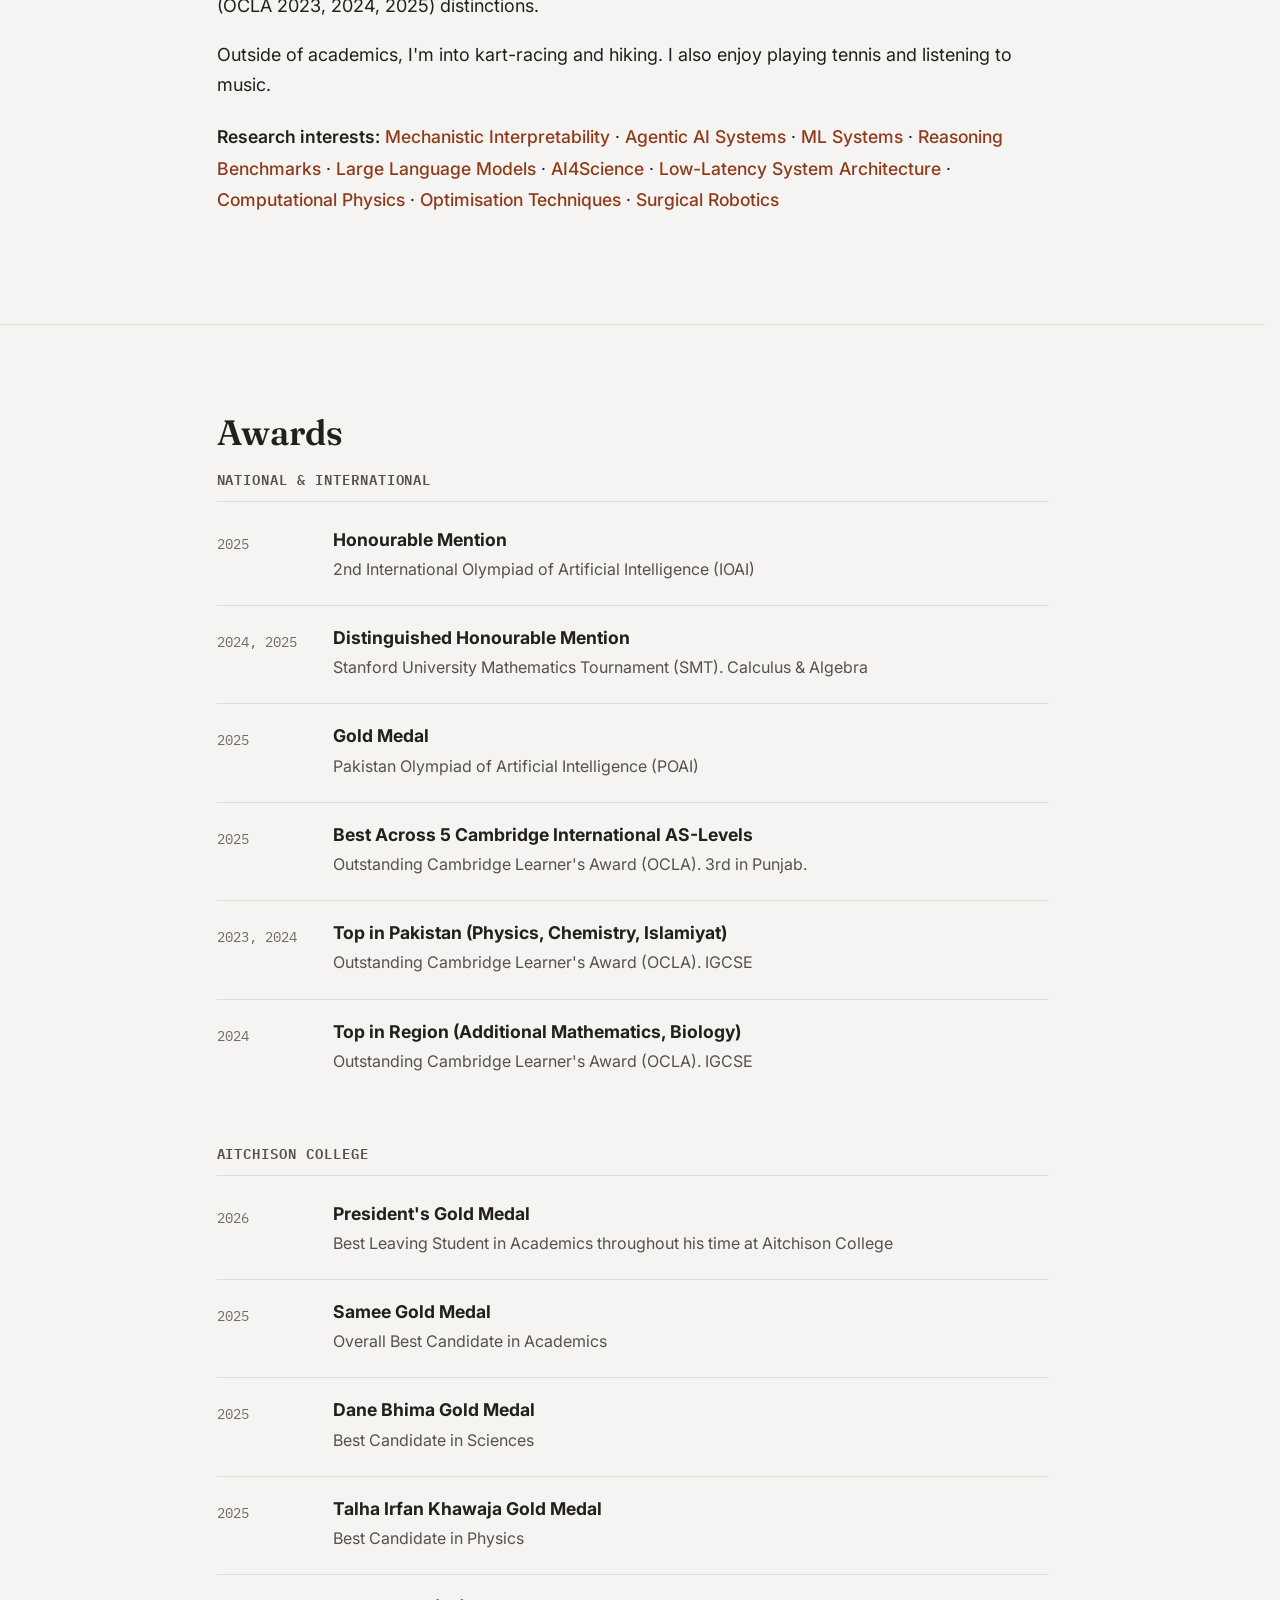
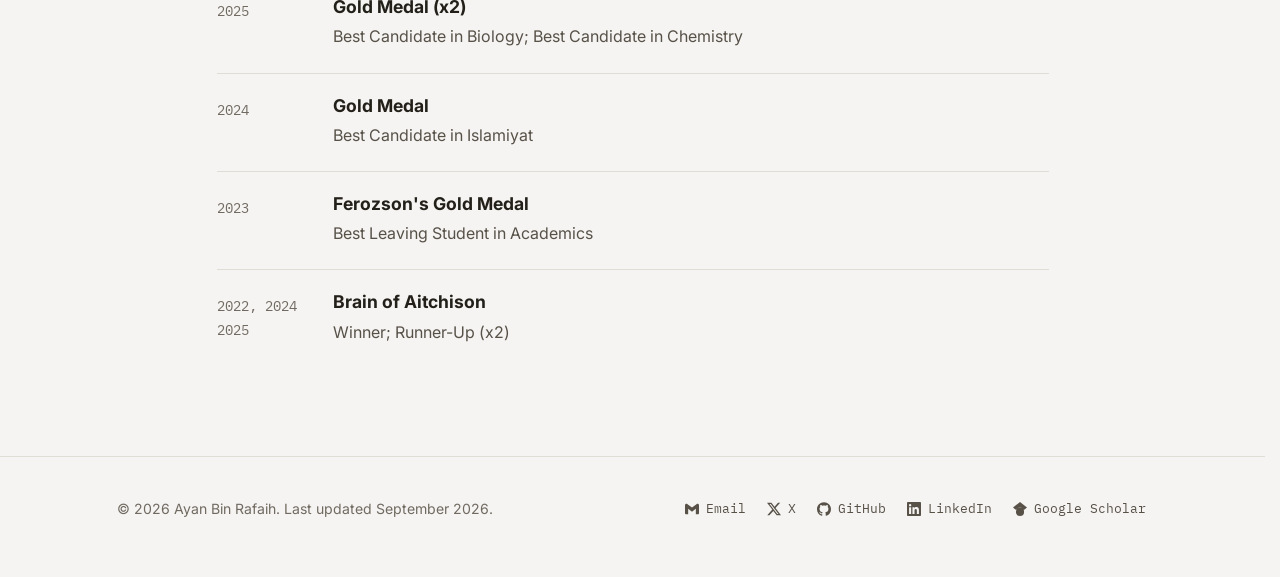
==== commit fb777af1: "update desc" ====
--- a/index.html
+++ b/index.html
@@ -91,7 +91,7 @@
       <h2>About</h2>
 
       <p>
-        Hello! Nice to meet you! I'm Ayan and my work sit at the intersection of mechanistic interpretability in LLMs for reasoning capabilities and multi-agent environments (RL), evaluating chain-of-thought reasoning traces in LLMs for complex problems and low-latency computational optimisations for trading systems and microservices.
+        Hello! Nice to meet you! I'm Ayan and my work sits at the intersection of mechanistic interpretability in LLMs for safety regulations, reinforcement learning methods for mulit-agent systems (such as behavioural coordination), model infrastructure optimisation (such as LLM serving engines) and evaluating chain-of-thought reasoning traces in LLMs . And I like trading too!
       </p>
       <p>
         Currently, I'm working at King's College on developing policy-informed steering methods in LLMs to see if there is a defined subset of internal steering parameters in the activation space for
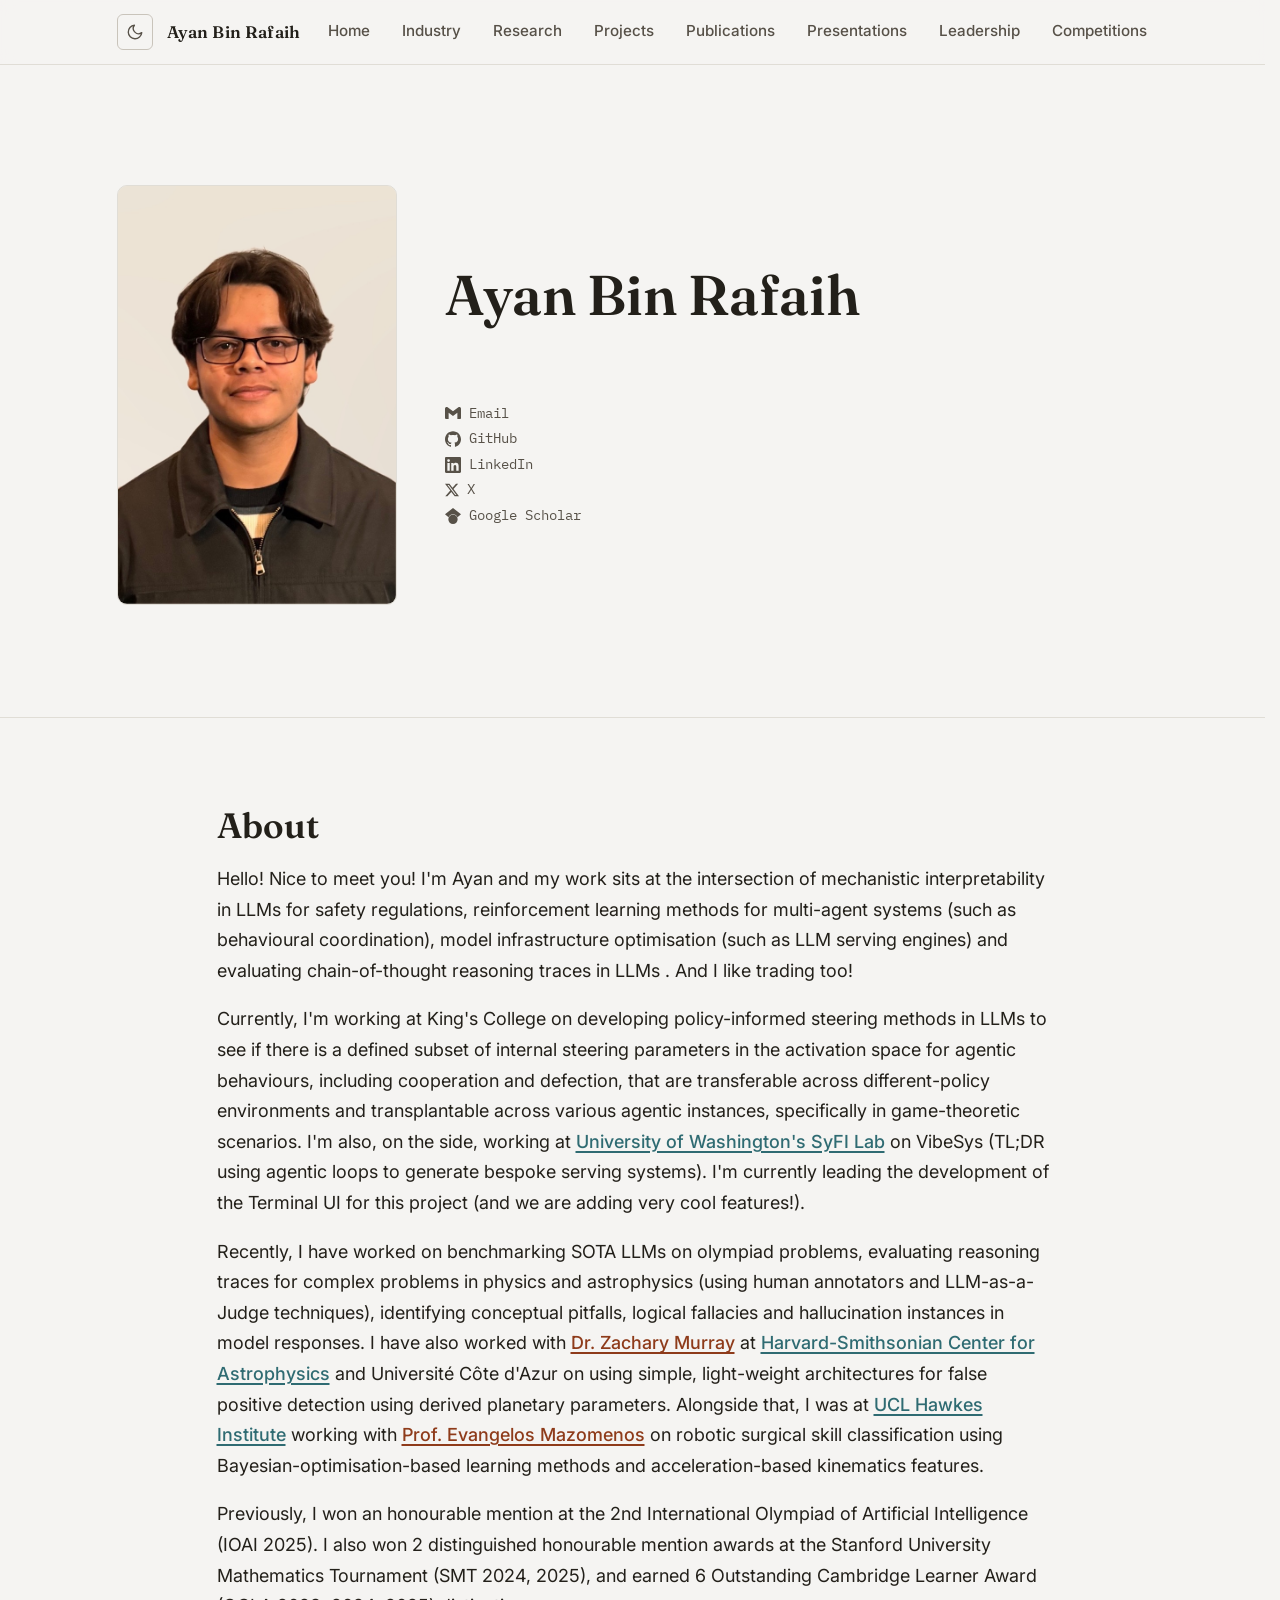
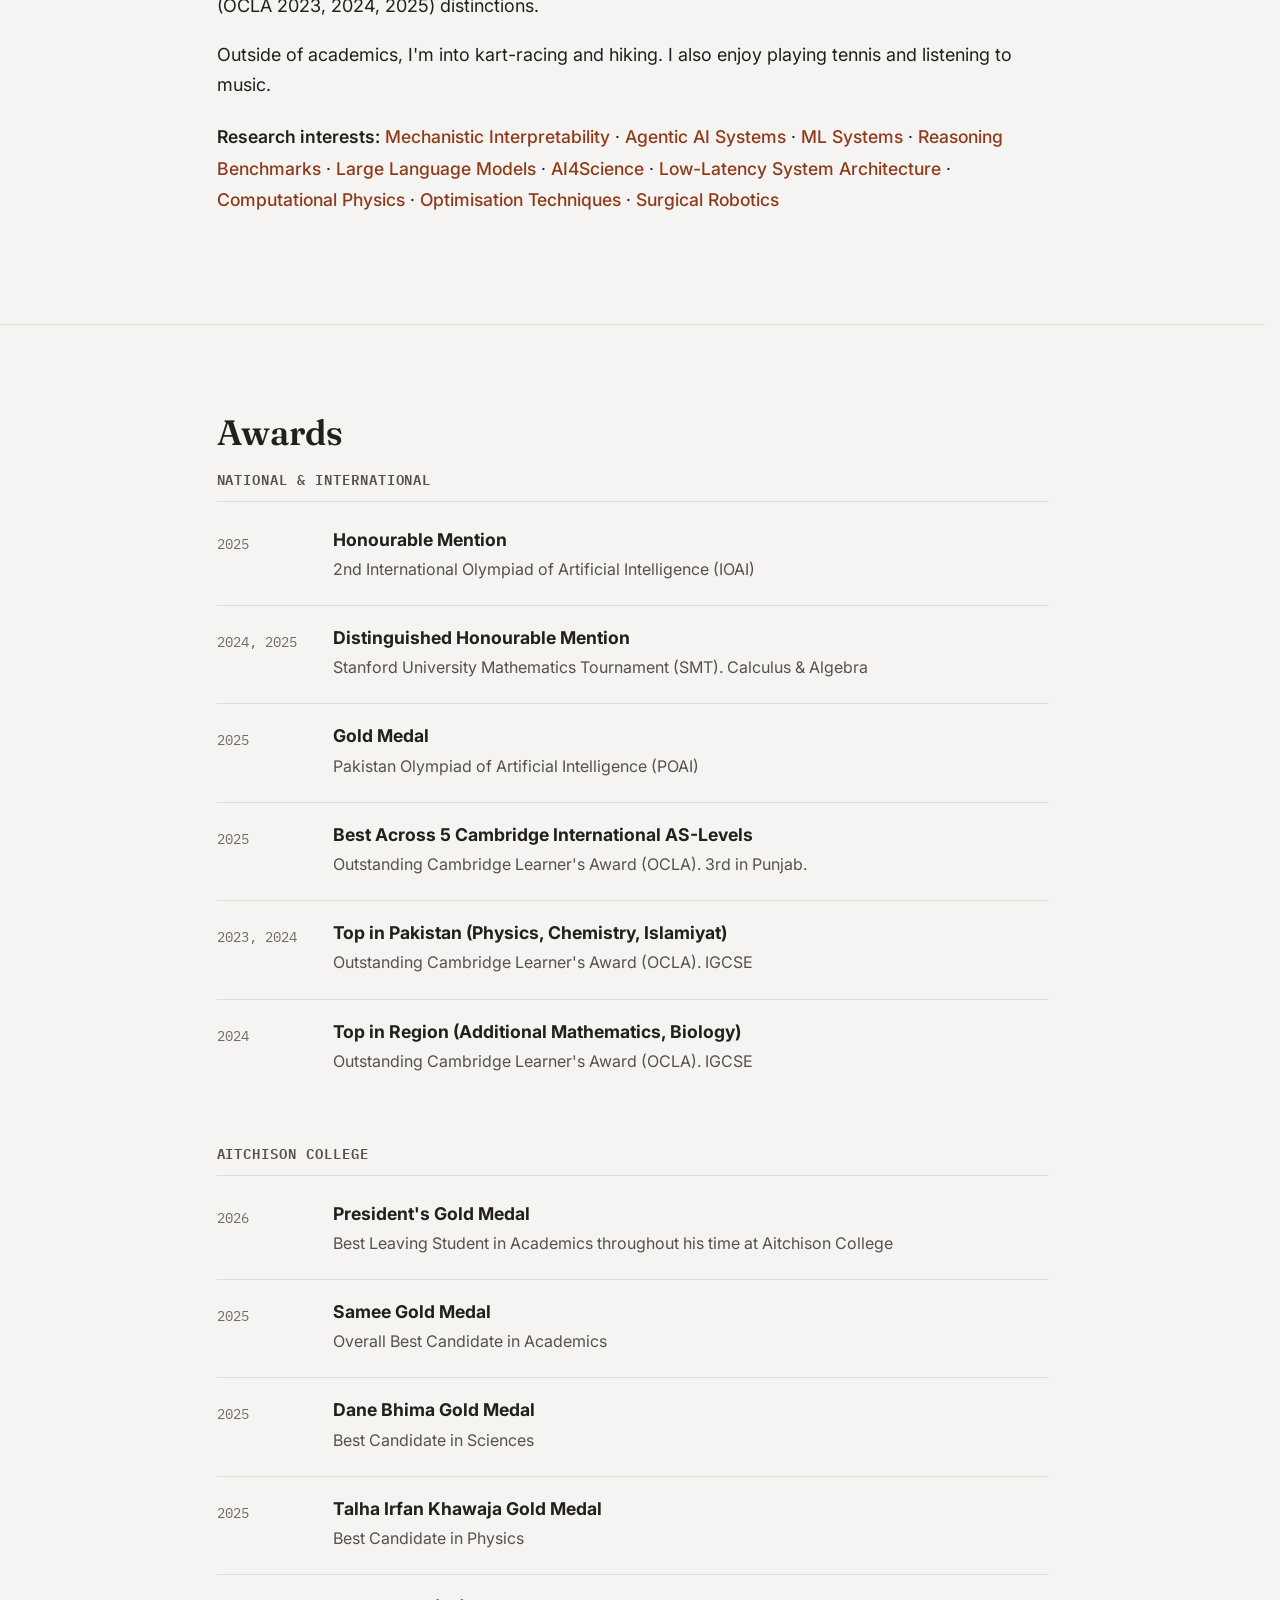
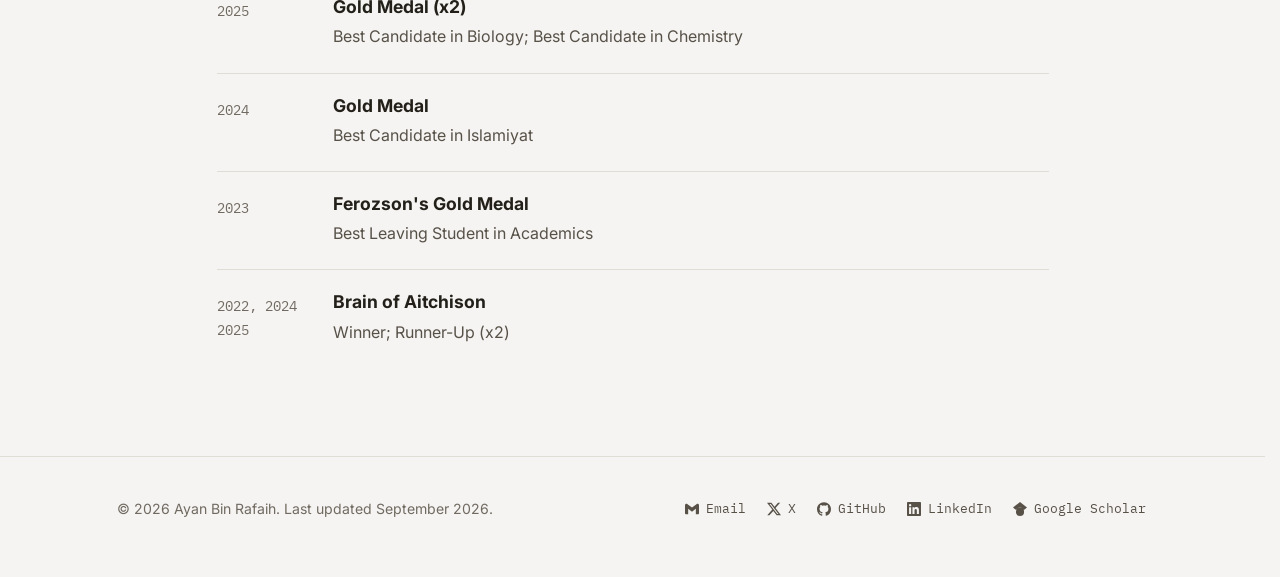
==== commit 0f438e5a: "update intro" ====
--- a/index.html
+++ b/index.html
@@ -91,7 +91,7 @@
       <h2>About</h2>
 
       <p>
-        Hello! Nice to meet you! I'm Ayan and my work sits at the intersection of mechanistic interpretability in LLMs for safety regulations, reinforcement learning methods for mulit-agent systems (such as behavioural coordination), model infrastructure optimisation (such as LLM serving engines) and evaluating chain-of-thought reasoning traces in LLMs . And I like trading too!
+        Hello! Nice to meet you! I'm Ayan and my work sits at the intersection of mechanistic interpretability in LLMs for safety regulations, reinforcement learning methods for multi-agent systems (such as behavioural coordination), model infrastructure optimisation (such as LLM serving engines) and evaluating chain-of-thought reasoning traces in LLMs . And I like trading too!
       </p>
       <p>
         Currently, I'm working at King's College on developing policy-informed steering methods in LLMs to see if there is a defined subset of internal steering parameters in the activation space for
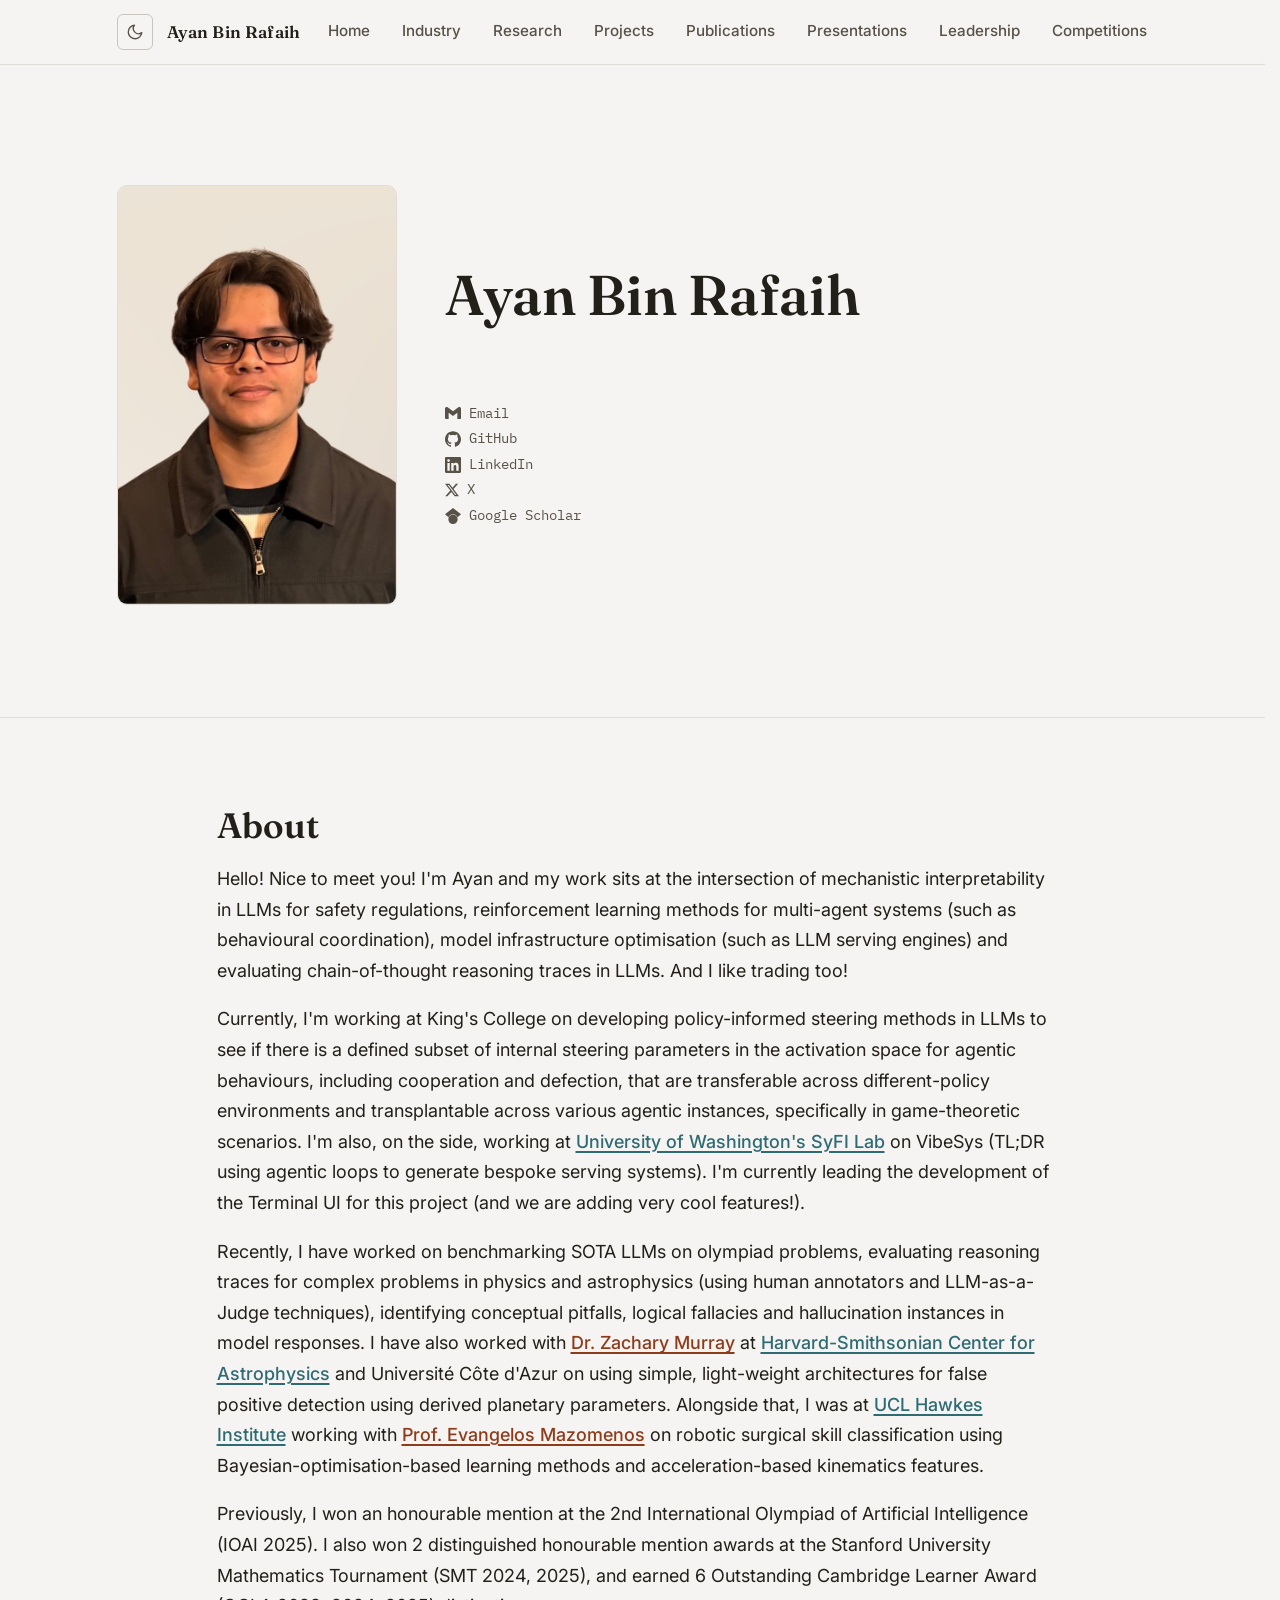
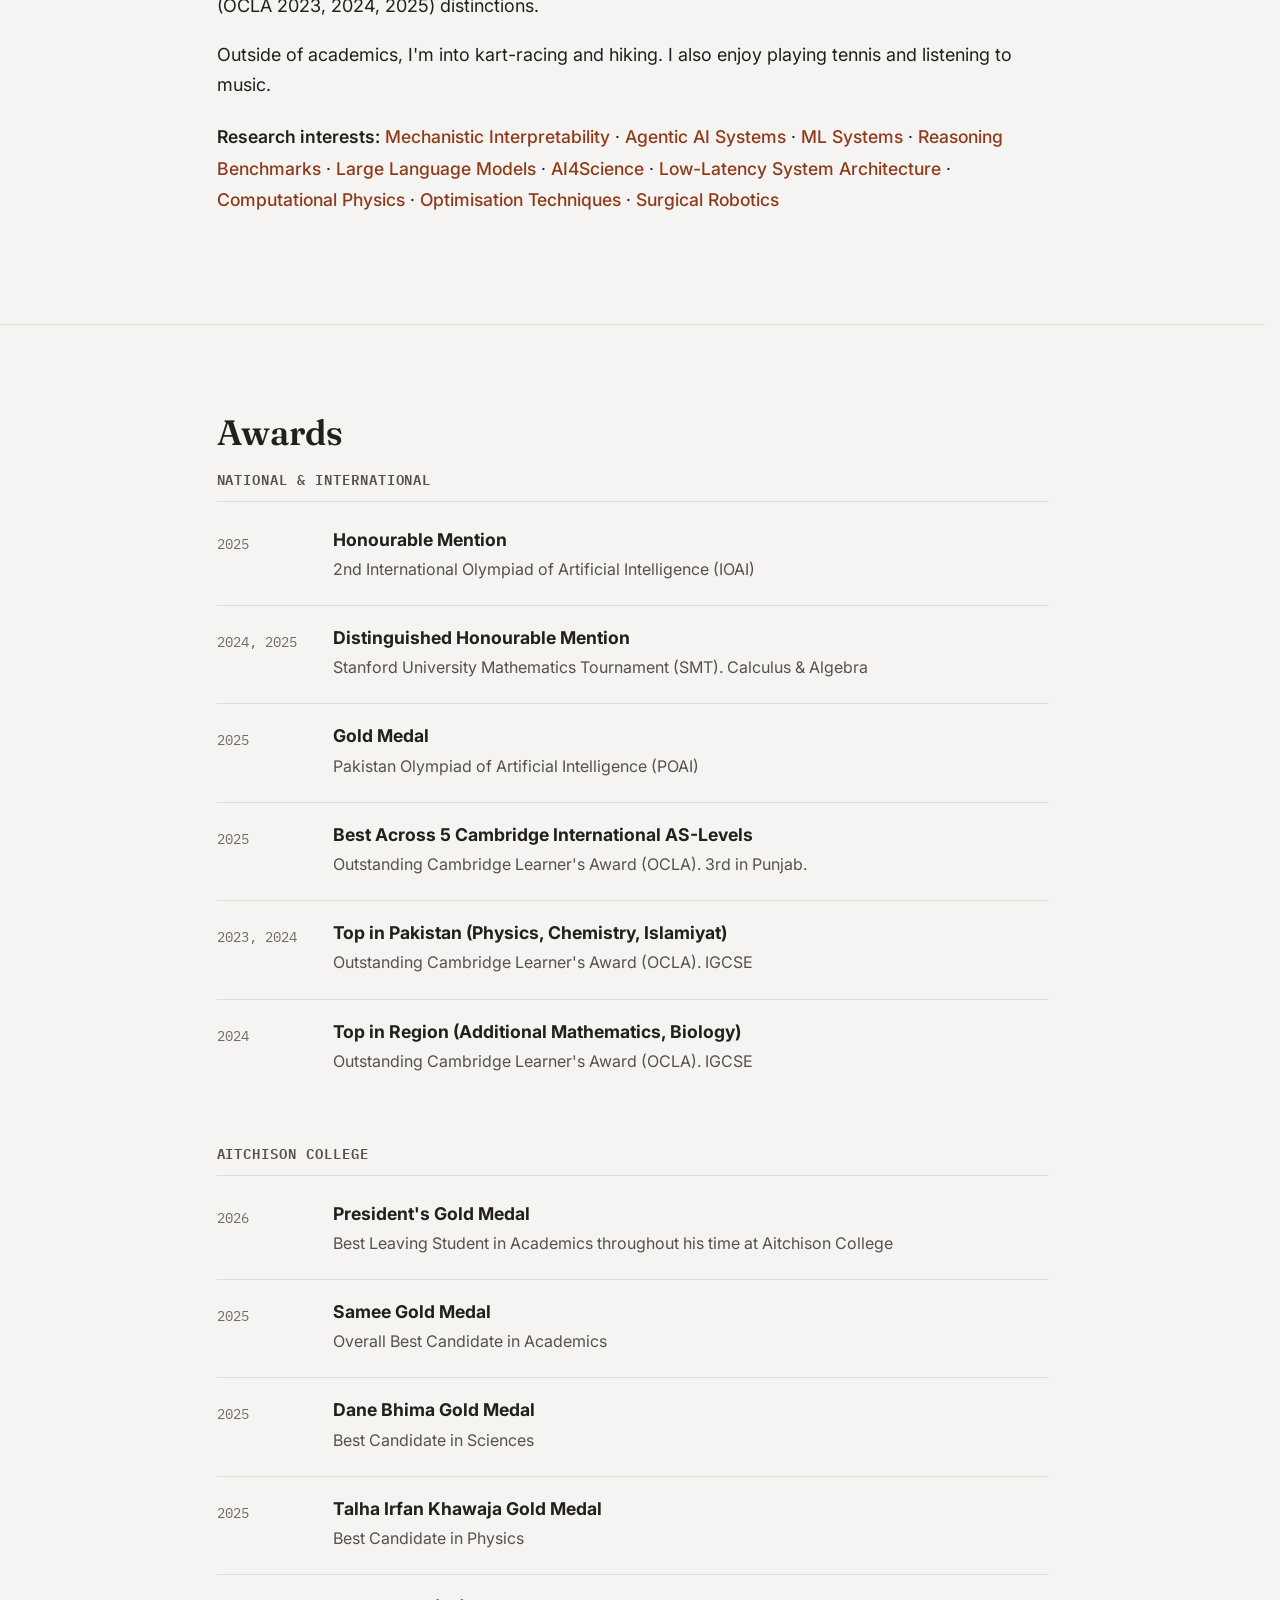
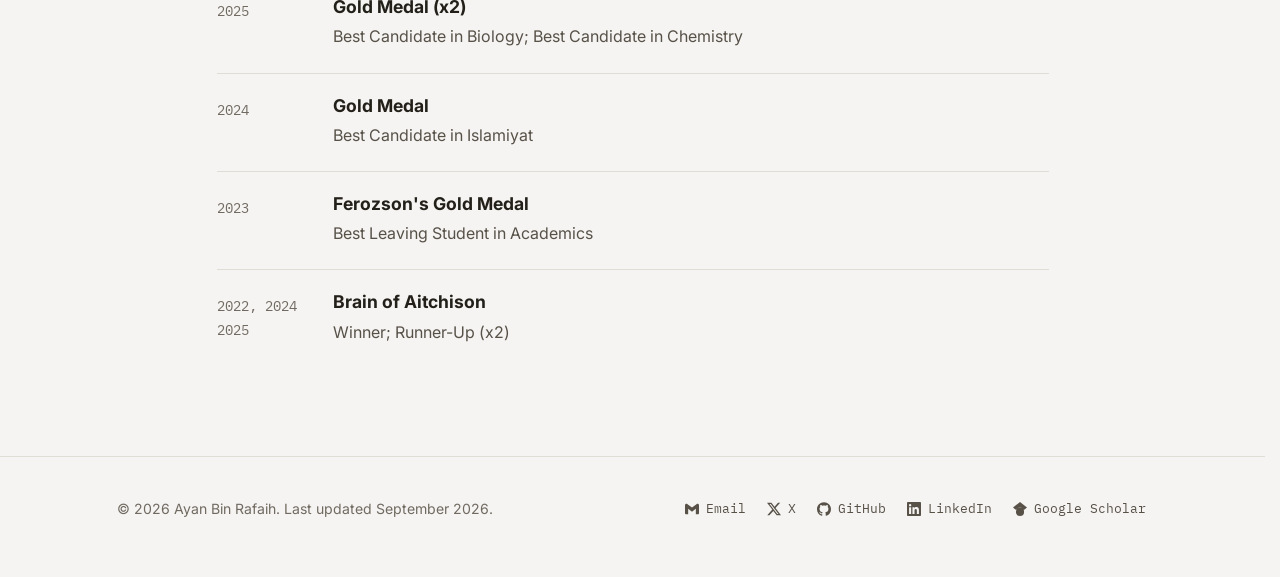
==== commit 35bbd7f6: "update index.html" ====
--- a/index.html
+++ b/index.html
@@ -91,7 +91,7 @@
       <h2>About</h2>
 
       <p>
-        Hello! Nice to meet you! I'm Ayan and my work sits at the intersection of mechanistic interpretability in LLMs for safety regulations, reinforcement learning methods for multi-agent systems (such as behavioural coordination), model infrastructure optimisation (such as LLM serving engines) and evaluating chain-of-thought reasoning traces in LLMs . And I like trading too!
+        Hello! Nice to meet you! I'm Ayan and my work sits at the intersection of mechanistic interpretability in LLMs for safety regulations, reinforcement learning methods for multi-agent systems (such as behavioural coordination), model infrastructure optimisation (such as LLM serving engines) and evaluating chain-of-thought reasoning traces in LLMs. And I like trading too!
       </p>
       <p>
         Currently, I'm working at King's College on developing policy-informed steering methods in LLMs to see if there is a defined subset of internal steering parameters in the activation space for
@@ -305,4 +305,4 @@
 
 <script src="js/main.js?v=4"></script>
 </body>
-</html>+</html>
